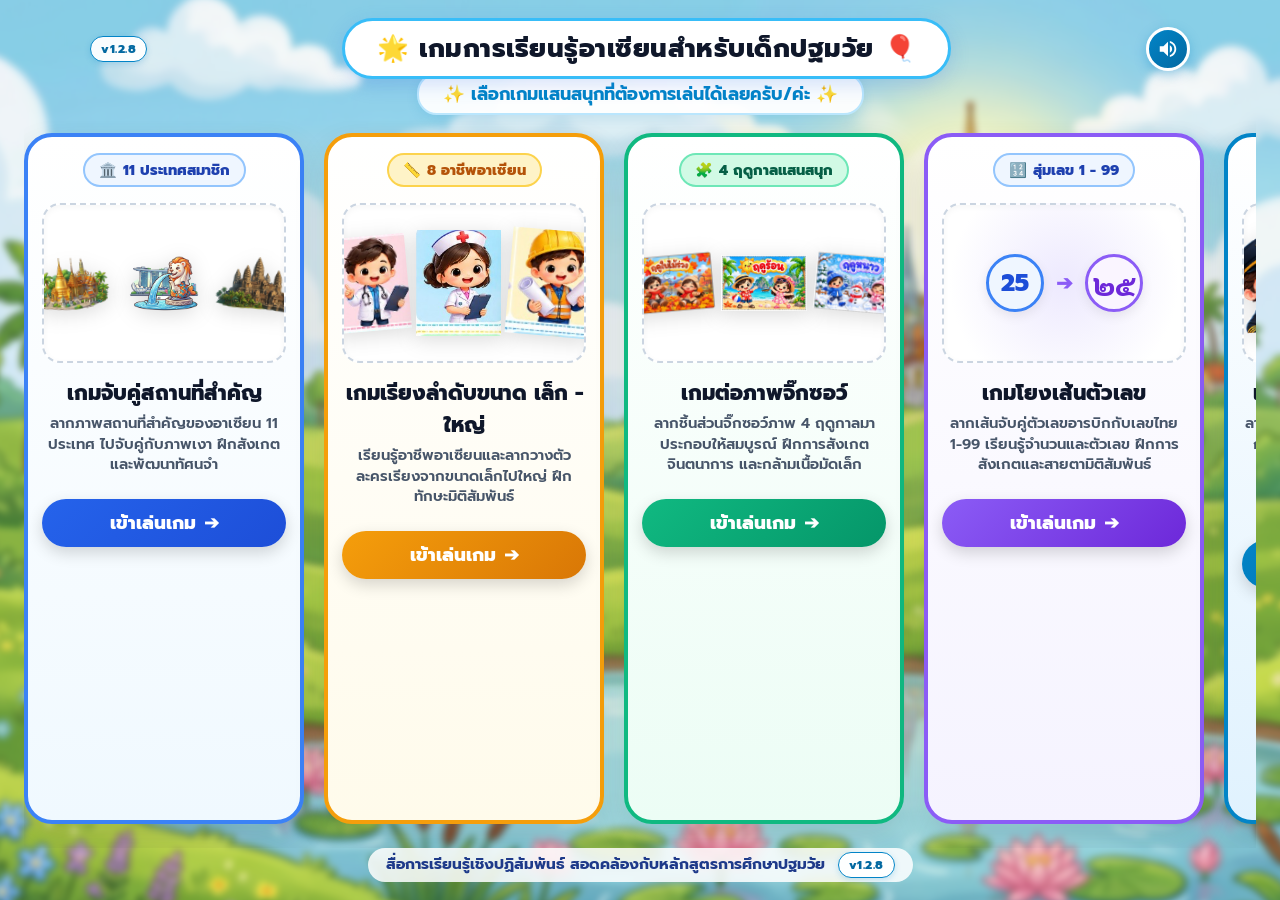
==== index.html @ 7121b5bf "feat(game): add Event Sequencing game (5 stories, 25 cards) with custom frame & background v1.2.8" ====
<!DOCTYPE html>
<html lang="th">
<head>
  <meta charset="UTF-8">
  <meta name="viewport" content="width=device-width, initial-scale=1.0, maximum-scale=1.0, user-scalable=no">
  <meta http-equiv="Cache-Control" content="no-cache, no-store, must-revalidate">
  <meta http-equiv="Pragma" content="no-cache">
  <meta http-equiv="Expires" content="0">
  <title>เกมการเรียนรู้สำหรับเด็กปฐมวัย - อาเซียนศึกษา</title>
  <link rel="stylesheet" href="css/style.css?v=1.2.8">
  <link rel="stylesheet" href="css/menu.css?v=1.2.8">
  <link rel="preconnect" href="https://fonts.googleapis.com">
  <link rel="preconnect" href="https://fonts.gstatic.com" crossorigin>
  <link href="https://fonts.googleapis.com/css2?family=Prompt:wght@400;600;700;800&family=Mitr:wght@500;700&family=Sarabun:wght@600;700;800&display=swap" rel="stylesheet">
</head>
<body>
  <div class="menu-viewport">
    <!-- Blurred Background Landscape Layer -->
    <div class="game-bg-layer" aria-hidden="true"></div>

    <!-- Top Header -->
    <header class="menu-header">
      <!-- Visible Version Pill -->
      <div style="display: flex; align-items: center; justify-content: flex-start; min-width: 55px;">
        <span class="version-tag-pill">v1.2.8</span>
      </div>

      <!-- Title Pill -->
      <div class="menu-title-container">
        <h1 class="menu-title">
          <span>🌟</span>
          <span>เกมการเรียนรู้อาเซียนสำหรับเด็กปฐมวัย</span>
          <span>🎈</span>
        </h1>
      </div>

      <!-- Music / Sound Button -->
      <button class="action-btn" id="audioToggleBtn" title="เปิด/ปิด เสียงดนตรี">
        <svg id="audioIcon" width="22" height="22" viewBox="0 0 24 24" fill="currentColor">
          <path d="M3 9v6h4l5 5V4L7 9H3zm13.5 3c0-1.77-1.02-3.29-2.5-4.03v8.05c1.48-.73 2.5-2.25 2.5-4.02zM14 3.23v2.06c2.89.86 5 3.54 5 6.71s-2.11 5.85-5 6.71v2.06c4.01-.91 7-4.49 7-8.77s-2.99-7.86-7-8.77z"/>
        </svg>
      </button>
    </header>

    <!-- Subtitle instruction -->
    <div class="menu-hero-text">
      <span>✨ เลือกเกมแสนสนุกที่ต้องการเล่นได้เลยครับ/ค่ะ ✨</span>
    </div>

    <!-- Main Grid: 2 Big Engaging Game Portals -->
    <main class="games-hub-grid">

      <!-- Game 1: ASEAN Landmarks Matching -->
      <a href="asean-landmarks.html" class="game-portal-card card-landmarks">
        <div class="portal-badge">
          <span>🏛️</span>
          <span>11 ประเทศสมาชิก</span>
        </div>

        <div class="portal-preview-wrap">
          <img src="assets/images/landmarks/thailand.png" alt="วัดพระแก้ว" class="portal-img-preview" style="transform: rotate(-6deg);">
          <img src="assets/images/landmarks/singapore.png" alt="เมอร์ไลออน" class="portal-img-preview">
          <img src="assets/images/landmarks/cambodia.png" alt="นครวัด" class="portal-img-preview" style="transform: rotate(6deg);">
        </div>

        <div class="portal-content">
          <h2 class="portal-title">เกมจับคู่สถานที่สำคัญ</h2>
          <p class="portal-desc">ลากภาพสถานที่สำคัญของอาเซียน 11 ประเทศ ไปจับคู่กับภาพเงา ฝึกสังเกตและพัฒนาทัศนจำ</p>
        </div>

        <div class="portal-btn-play">
          <span>เข้าเล่นเกม</span>
          <span>➔</span>
        </div>
      </a>

      <!-- Game 2: Size Sorting (8 ASEAN Professions) -->
      <a href="size-sorting.html" class="game-portal-card card-sizes">
        <div class="portal-badge">
          <span>📏</span>
          <span>8 อาชีพอาเซียน</span>
        </div>

        <div class="portal-preview-wrap">
          <img src="assets/images/professions/doctor.png" alt="แพทย์" class="portal-img-preview" style="height: 95px; transform: rotate(-5deg);">
          <img src="assets/images/professions/nurse.png" alt="พยาบาล" class="portal-img-preview" style="height: 120px;">
          <img src="assets/images/professions/engineer.png" alt="วิศวกร" class="portal-img-preview" style="height: 140px; transform: rotate(5deg);">
        </div>

        <div class="portal-content">
          <h2 class="portal-title">เกมเรียงลำดับขนาด เล็ก - ใหญ่</h2>
          <p class="portal-desc">เรียนรู้อาชีพอาเซียนและลากวางตัวละครเรียงจากขนาดเล็กไปใหญ่ ฝึกทักษะมิติสัมพันธ์</p>
        </div>

        <div class="portal-btn-play">
          <span>เข้าเล่นเกม</span>
          <span>➔</span>
        </div>
      </a>

      <!-- Game 3: Jigsaw Puzzle (4 Seasons) -->
      <a href="jigsaw.html" class="game-portal-card card-jigsaw">
        <div class="portal-badge">
          <span>🧩</span>
          <span>4 ฤดูกาลแสนสนุก</span>
        </div>

        <div class="portal-preview-wrap">
          <img src="assets/images/jigsaw/S__66052234.jpg" alt="จิ๊กซอว์ฤดูใบไม้ร่วง" class="portal-img-preview" style="height: 105px; border-radius: 8px; transform: rotate(-5deg);">
          <img src="assets/images/jigsaw/S__66052232.jpg" alt="จิ๊กซอว์ฤดูร้อน" class="portal-img-preview" style="height: 110px; border-radius: 8px;">
          <img src="assets/images/jigsaw/S__66052236.jpg" alt="จิ๊กซอว์ฤดูหนาว" class="portal-img-preview" style="height: 105px; border-radius: 8px; transform: rotate(5deg);">
        </div>

        <div class="portal-content">
          <h2 class="portal-title">เกมต่อภาพจิ๊กซอว์</h2>
          <p class="portal-desc">ลากชิ้นส่วนจิ๊กซอว์ภาพ 4 ฤดูกาลมาประกอบให้สมบูรณ์ ฝึกการสังเกต จินตนาการ และกล้ามเนื้อมัดเล็ก</p>
        </div>

        <div class="portal-btn-play">
          <span>เข้าเล่นเกม</span>
          <span>➔</span>
        </div>
      </a>

      <!-- Game 4: Number Matching (Arabic - Thai 1-99) -->
      <a href="number-matching.html" class="game-portal-card card-numbers">
        <div class="portal-badge">
          <span>🔢</span>
          <span>สุ่มเลข 1 - 99</span>
        </div>

        <div class="portal-preview-wrap number-portal-preview">
          <div class="portal-num-bubble num-arabic">25</div>
          <div class="portal-num-connector">➔</div>
          <div class="portal-num-bubble num-thai">๒๕</div>
        </div>

        <div class="portal-content">
          <h2 class="portal-title">เกมโยงเส้นตัวเลข</h2>
          <p class="portal-desc">ลากเส้นจับคู่ตัวเลขอารบิกกับเลขไทย 1-99 เรียนรู้จำนวนและตัวเลข ฝึกการสังเกตและสายตามิติสัมพันธ์</p>
        </div>

        <div class="portal-btn-play">
          <span>เข้าเล่นเกม</span>
          <span>➔</span>
        </div>
      </a>

      <!-- Game 5: Occupation & Workplace Matching (เกมจับคู่อาชีพและสถานที่ 10 หน้า 40 อาชีพ) -->
      <a href="occupation-matching.html" class="game-portal-card card-occupation">
        <div class="portal-badge">
          <span>🏢</span>
          <span>10 หน้า (40 อาชีพ)</span>
        </div>

        <div class="portal-preview-wrap">
          <img src="assets/images/occupations/char_pilot.png" alt="นักบิน" class="portal-img-preview" style="height: 100px; transform: rotate(-5deg);">
          <img src="assets/images/occupations/place_police.png" alt="สถานีตำรวจ" class="portal-img-preview" style="height: 90px; border-radius: 10px;">
          <img src="assets/images/occupations/char_chef.png" alt="เชฟพ่อครัว" class="portal-img-preview" style="height: 100px; transform: rotate(5deg);">
        </div>

        <div class="portal-content">
          <h2 class="portal-title">เกมจับคู่อาชีพและสถานที่</h2>
          <p class="portal-desc">ลากตัวละครอาชีพแสนน่ารักไปวางจับคู่กับภาพเงาและสถานที่ทำงาน 10 หน้าเต็ม หน้าละ 4 อาชีพ รวม 40 อาชีพ พร้อมเสียงพูดภาษาไทยและเสียงเอฟเฟกต์สดใส</p>
        </div>

        <div class="portal-btn-play">
          <span>เข้าเล่นเกม</span>
          <span>➔</span>
        </div>
      </a>

      <!-- Game 6: Career Jigsaw (เกมต่อภาพจิ๊กซอว์อาชีพ 13 อาชีพ) -->
      <a href="career-jigsaw.html" class="game-portal-card card-career-jigsaw">
        <div class="portal-badge">
          <span>🧩</span>
          <span>13 อาชีพแสนสนุก</span>
        </div>

        <div class="portal-preview-wrap">
          <img src="assets/images/cut_pic/cut_pic01.JPEG" alt="แอร์โฮสเตส" class="portal-img-preview" style="height: 95px; border-radius: 8px; transform: rotate(-5deg);">
          <img src="assets/images/cut_pic/cut_pic02.JPEG" alt="รปภ." class="portal-img-preview" style="height: 100px; border-radius: 8px;">
          <img src="assets/images/cut_pic/cut_pic04.JPEG" alt="รถตุ๊กตุ๊ก" class="portal-img-preview" style="height: 95px; border-radius: 8px; transform: rotate(5deg);">
        </div>

        <div class="portal-content">
          <h2 class="portal-title">เกมต่อภาพจิ๊กซอว์อาชีพ</h2>
          <p class="portal-desc">ต่อชิ้นส่วนภาพอาชีพ 13 ด่านตามรอยเส้นประ ฝึกมิติสัมพันธ์ กล้ามเนื้อมัดเล็ก และการสังเกต พร้อมเสียงพากย์ภาษาไทย</p>
        </div>

        <div class="portal-btn-play">
          <span>เข้าเล่นเกม</span>
          <span>➔</span>
        </div>
      </a>

      <!-- Game 7: Career Size Sorting (เกมเรียงขนาดอาชีพในฝัน: เล็ก >> ใหญ่ & ใหญ่ >> เล็ก 17 อาชีพ) -->
      <a href="career-size-sorting.html" class="game-portal-card card-career-size">
        <div class="portal-badge">
          <span>📏</span>
          <span>17 อาชีพ (2 หน้า)</span>
        </div>

        <div class="portal-preview-wrap">
          <img src="assets/images/SB_cards/postman/size_1.jpg" alt="เล็ก" class="portal-img-preview" style="height: 75px; border-radius: 8px; transform: rotate(-6deg);">
          <img src="assets/images/SB_cards/postman/size_2.jpg" alt="กลาง" class="portal-img-preview" style="height: 95px; border-radius: 8px;">
          <img src="assets/images/SB_cards/postman/size_4.jpg" alt="ใหญ่" class="portal-img-preview" style="height: 115px; border-radius: 8px; transform: rotate(6deg);">
        </div>

        <div class="portal-content">
          <h2 class="portal-title">เกมเรียงขนาดอาชีพในฝัน</h2>
          <p class="portal-desc">เรียนรู้เปรียบเทียบขนาด เล็ก >> ใหญ่ และ ใหญ่ >> เล็ก 17 อาชีพแสนน่ารัก พร้อมเฟรมกระดานภาพวาดและเสียงพากย์สดใส</p>
        </div>

        <div class="portal-btn-play">
          <span>เข้าเล่นเกม</span>
          <span>➔</span>
        </div>
      </a>

      <!-- Game 8: Event Sequencing (เกมเรียงลำดับเหตุการณ์ก่อน - หลัง 5 เรื่อง 25 ชิ้นส่วน) -->
      <a href="event-sequencing.html" class="game-portal-card card-event-sequence">
        <div class="portal-badge">
          <span>⏳</span>
          <span>5 เรื่อง (ก่อน - หลัง)</span>
        </div>

        <div class="portal-preview-wrap">
          <img src="assets/images/before_after_cards/7eleven/card_1.jpg" alt="ก่อน" class="portal-img-preview" style="height: 105px; border-radius: 8px; transform: rotate(-5deg);">
          <img src="assets/images/before_after_cards/teacher/card_3.jpg" alt="กลาง" class="portal-img-preview" style="height: 110px; border-radius: 8px;">
          <img src="assets/images/before_after_cards/student/card_5.jpg" alt="หลัง" class="portal-img-preview" style="height: 105px; border-radius: 8px; transform: rotate(5deg);">
        </div>

        <div class="portal-content">
          <h2 class="portal-title">เกมเรียงลำดับเหตุการณ์</h2>
          <p class="portal-desc">ฝึกการคิดเชิงตรรกะและมิติเวลา เรียงลำดับเหตุการณ์ก่อน - หลัง 5 เรื่องน่ารัก พร้อมกระดานภาพวาดและเสียงพากย์สดใส</p>
        </div>

        <div class="portal-btn-play">
          <span>เข้าเล่นเกม</span>
          <span>➔</span>
        </div>
      </a>

    </main>

    <!-- Footer Credit -->
    <footer class="menu-footer">
      <span>สื่อการเรียนรู้เชิงปฏิสัมพันธ์ สอดคล้องกับหลักสูตรการศึกษาปฐมวัย</span>
      <span class="version-tag-pill" style="margin-left: 8px;">v1.2.8</span>
    </footer>

  </div>

  <!-- ASEAN Countries Info Modal (Opened by clicking ASEAN Logo) -->
  <div class="asean-modal-overlay" id="aseanModalOverlay" aria-hidden="true" role="dialog" aria-modal="true">
    <div class="asean-modal-card">
      <button class="modal-close-btn" id="modalCloseBtn" aria-label="ปิดหน้าต่าง">✕</button>
      
      <div class="asean-modal-header">
        <div class="modal-logo-wrap">
          <img src="assets/icons/asean_logo.png" alt="ตราสัญลักษณ์อาเซียน" class="modal-logo-img">
        </div>
        <div class="modal-header-text">
          <h2 class="modal-title">ประเทศสมาชิกอาเซียน (11 ประเทศ)</h2>
          <p class="modal-subtitle">รายชื่อ ธงชาติ และสถานที่สำคัญของสมาชิกสมาคมประชาชาติแห่งเอเชียตะวันออกเฉียงใต้</p>
        </div>
      </div>

      <!-- 11 Countries Grid -->
      <div class="asean-countries-grid" id="aseanCountriesGrid">
        <!-- Injected via JavaScript from ASEAN_LANDMARKS -->
      </div>

      <div class="asean-modal-footer">
        <button class="btn-close-modal" id="modalFooterCloseBtn">ปิดหน้าต่าง</button>
      </div>
    </div>
  </div>

  <!-- Scripts -->
  <script src="js/audio.js?v=1.2.8"></script>
  <script src="js/landmarks-data.js?v=1.2.8"></script>
  <script>
    // Audio and ASEAN Modal logic for Main Menu
    document.addEventListener('DOMContentLoaded', () => {
      // Horizontal mouse wheel scrolling for games hub grid on desktop
      const hubGrid = document.querySelector('.games-hub-grid');
      if (hubGrid) {
        hubGrid.addEventListener('wheel', (e) => {
          if (Math.abs(e.deltaY) > Math.abs(e.deltaX)) {
            e.preventDefault();
            hubGrid.scrollLeft += e.deltaY;
          }
        }, { passive: false });
      }

      const sound = new SoundManager();
      const audioBtn = document.getElementById('audioToggleBtn');
      const audioIcon = document.getElementById('audioIcon');

      // Start BGM on first interaction
      const startBgmOnce = () => {
        sound.init();
        sound.startBGM();
        audioBtn.classList.add('active');
        window.removeEventListener('pointerdown', startBgmOnce);
      };
      window.addEventListener('pointerdown', startBgmOnce);

      audioBtn.addEventListener('click', () => {
        const isMuted = sound.toggleMute();
        if (isMuted) {
          audioBtn.classList.remove('active');
          audioIcon.innerHTML = `<path d="M16.5 12c0-1.77-1.02-3.29-2.5-4.03v2.21l2.45 2.45c.03-.2.05-.41.05-.63zm2.5 0c0 .94-.2 1.82-.54 2.64l1.51 1.51C20.63 14.91 21 13.5 21 12c0-4.28-2.99-7.86-7-8.77v2.06c2.89.86 5 3.54 5 6.71zM4.27 3L3 4.27 7.73 9H3v6h4l5 5v-6.73l4.25 4.25c-.67.52-1.42.93-2.25 1.18v2.06c1.38-.31 2.63-.95 3.69-1.81L19.73 21 21 19.73l-9-9L4.27 3zM12 4L9.91 6.09 12 8.18V4z"/>`;
        } else {
          audioBtn.classList.add('active');
          audioIcon.innerHTML = `<path d="M3 9v6h4l5 5V4L7 9H3zm13.5 3c0-1.77-1.02-3.29-2.5-4.03v8.05c1.48-.73 2.5-2.25 2.5-4.02zM14 3.23v2.06c2.89.86 5 3.54 5 6.71s-2.11 5.85-5 6.71v2.06c4.01-.91 7-4.49 7-8.77s-2.99-7.86-7-8.77z"/>`;
        }
      });

      // Sound on clicking portal cards
      document.querySelectorAll('.game-portal-card').forEach(card => {
        card.addEventListener('pointerdown', () => sound.playPop());
      });

      // ASEAN Modal
      const modalOverlay = document.getElementById('aseanModalOverlay');
      const emblemBtn = document.getElementById('aseanEmblemBtn');
      const closeBtn = document.getElementById('modalCloseBtn');
      const footerCloseBtn = document.getElementById('modalFooterCloseBtn');
      const grid = document.getElementById('aseanCountriesGrid');

      if (typeof ASEAN_LANDMARKS !== 'undefined' && grid) {
        grid.innerHTML = ASEAN_LANDMARKS.map(item => `
          <div class="country-modal-item">
            <div class="modal-flag-wrap">${item.flagSvg}</div>
            <div class="modal-country-info">
              <div class="modal-country-name">${item.country}</div>
              <div class="modal-country-en">${item.countryEn}</div>
              <div class="modal-landmark-name">${item.landmarkName}</div>
            </div>
          </div>
        `).join('');
      }

      if (emblemBtn) {
        emblemBtn.addEventListener('click', () => {
          sound.playPop();
          modalOverlay.classList.add('active');
        });
      }

      closeBtn.addEventListener('click', () => {
        sound.playPop();
        modalOverlay.classList.remove('active');
      });

      if (footerCloseBtn) {
        footerCloseBtn.addEventListener('click', () => {
          sound.playPop();
          modalOverlay.classList.remove('active');
        });
      }

      modalOverlay.addEventListener('click', (e) => {
        if (e.target === modalOverlay) {
          modalOverlay.classList.remove('active');
        }
      });
    });
  </script>
</body>
</html>
---- css/style.css ----
/* 
 * CSS Styling for ASEAN Landmark Matching Game
 * Tailored for Kindergarten with vibrant colors, rounded friendly shapes, 
 * clear visual hierarchy, and tactile feedback.
 */

@import url('https://fonts.googleapis.com/css2?family=Prompt:wght@400;600;700;800&family=Mitr:wght@500;700&display=swap');

:root {
  --primary-blue: #1e88e5;
  --primary-blue-dark: #1565c0;
  --primary-blue-light: #e3f2fd;
  --accent-gold: #f59e0b;
  --accent-green: #22c55e;
  --card-border: #1e88e5;
  --card-border-width: 3.5px;
  --card-radius: 22px;
  --shadow-soft: 0 8px 24px rgba(15, 23, 42, 0.12);
  --shadow-hover: 0 12px 30px rgba(30, 136, 229, 0.25);
  --font-main: 'Prompt', 'Mitr', 'Sukhumvit Set', 'Thonburi', sans-serif;
}

* {
  box-sizing: border-box;
  margin: 0;
  padding: 0;
  user-select: none;
  -webkit-user-select: none;
  -webkit-touch-callout: none;
  -webkit-user-drag: none;
  -webkit-tap-highlight-color: transparent;
}

html, body {
  width: 100%;
  height: 100%;
  height: 100vh;
  height: 100dvh;
  position: fixed;
  inset: 0;
  overflow: hidden;
  overscroll-behavior: none;
  touch-action: none;
  -webkit-touch-callout: none;
  font-family: var(--font-main);
  background-color: #7dd3fc;
  background-image: url('../assets/images/bg.jpg?v=2');
  background-size: cover;
  background-position: center bottom;
  background-repeat: no-repeat;
}

/* App Main Container with Blurred Background for Prominent Foreground - 100% Fixed Screen */
.game-viewport {
  position: fixed;
  inset: 0;
  width: 100vw;
  height: 100%;
  height: 100vh;
  height: 100dvh;
  max-height: 100dvh;
  display: flex;
  flex-direction: column;
  justify-content: space-between;
  align-items: center;
  padding: clamp(6px, 1.5vh, 12px) clamp(10px, 2vw, 24px);
  overflow: hidden;
  overscroll-behavior: none;
  background-color: transparent;
  box-sizing: border-box;
  touch-action: none;
}

/* Blurred background layer so game question cards pop out prominently */
.game-bg-layer,
.game-viewport::before {
  content: '';
  position: absolute;
  inset: -16px;
  background-image: url('../assets/images/bg.jpg?v=2');
  background-size: cover;
  background-position: center bottom;
  background-repeat: no-repeat;
  filter: blur(3.5px) brightness(0.98);
  transform: scale(1.03);
  z-index: 0;
  pointer-events: none;
}

/* Top Decorative Header */
.game-header {
  width: 100%;
  max-width: 1180px;
  display: flex;
  align-items: center;
  justify-content: space-between;
  z-index: 10;
  margin-bottom: 6px;
}

/* Round / Level Indicator Pill */
.level-badge {
  background: #ffffff;
  border: 3px solid var(--primary-blue);
  border-radius: 30px;
  padding: 6px 18px;
  font-size: 1.15rem;
  font-weight: 700;
  color: #1e3a8a;
  box-shadow: 0 4px 12px rgba(30, 136, 229, 0.2);
  display: flex;
  align-items: center;
  gap: 6px;
  letter-spacing: 0.5px;
}

/* Title Pill Container */
.game-title-container {
  background: #ffffff;
  border: 3.5px solid #60a5fa;
  border-radius: 40px;
  padding: 8px 28px;
  box-shadow: 0 6px 20px rgba(37, 99, 235, 0.18), inset 0 2px 4px #ffffff;
  display: flex;
  align-items: center;
  gap: 10px;
  transform: translateY(-2px);
}

.game-title {
  font-size: 1.45rem;
  font-weight: 800;
  color: #0f172a;
  display: flex;
  align-items: center;
  gap: 8px;
  text-shadow: 0 1px 2px rgba(0, 0, 0, 0.05);
}

.game-title .emoji-icon {
  font-size: 1.6rem;
  filter: drop-shadow(0 2px 4px rgba(0, 0, 0, 0.15));
}

/* Header Right Buttons */
.header-actions {
  display: flex;
  align-items: center;
  gap: 12px;
}

/* ASEAN Circular Emblem (Authentic Logo) */
.asean-emblem {
  width: 56px;
  height: 56px;
  border-radius: 50%;
  display: flex;
  align-items: center;
  justify-content: center;
  transition: transform 0.25s cubic-bezier(0.34, 1.56, 0.64, 1);
  cursor: pointer;
  background: transparent;
  filter: drop-shadow(0 4px 10px rgba(0, 51, 153, 0.35));
}

.asean-emblem:hover {
  transform: scale(1.12) rotate(4deg);
}

.asean-logo-img {
  width: 100%;
  height: 100%;
  object-fit: contain;
  display: block;
}

.asean-emblem svg {
  width: 100%;
  height: 100%;
}

/* Audio, Home, Refresh & Common Action Buttons (Unified Project-wide) */
.action-btn {
  width: 44px;
  height: 44px;
  min-width: 44px;
  min-height: 44px;
  border-radius: 50%;
  border: 3px solid #ffffff;
  background: linear-gradient(135deg, #0284c7, #0369a1);
  color: #ffffff;
  display: inline-flex;
  align-items: center;
  justify-content: center;
  box-shadow: 0 4px 12px rgba(2, 132, 199, 0.35);
  cursor: pointer;
  outline: none;
  transition: all 0.2s cubic-bezier(0.34, 1.56, 0.64, 1);
  text-decoration: none;
  flex-shrink: 0;
  box-sizing: border-box;
  touch-action: manipulation;
  -webkit-tap-highlight-color: transparent;
}

.action-btn:hover {
  transform: scale(1.12);
  box-shadow: 0 6px 16px rgba(2, 132, 199, 0.45);
}

.action-btn:active {
  transform: scale(0.92);
}

.action-btn.active {
  background: linear-gradient(135deg, #0284c7, #0369a1);
  color: #ffffff;
  border-color: #ffffff;
}

.action-btn svg {
  display: block;
  fill: currentColor;
  pointer-events: none;
}

/* Version Indicator Pill (Project-wide +1 Tracking) */
.version-tag-pill {
  display: inline-flex;
  align-items: center;
  justify-content: center;
  padding: 2px 8px;
  background: rgba(255, 255, 255, 0.95);
  border: 1.5px solid #0284c7;
  border-radius: 999px;
  font-size: 0.72rem;
  font-weight: 800;
  color: #0369a1;
  box-shadow: 0 2px 6px rgba(2, 132, 199, 0.18);
  white-space: nowrap;
  letter-spacing: 0.4px;
  pointer-events: none;
  user-select: none;
  flex-shrink: 0;
}

/* Main Playing Board: 3-column layout matching the mockup */
.game-board {
  flex: 1;
  width: 100%;
  max-width: 1240px;
  display: grid;
  grid-template-columns: minmax(360px, 490px) 140px minmax(360px, 490px);
  gap: 18px;
  align-items: center;
  justify-content: center;
  padding: 8px 0;
  z-index: 5;
  touch-action: none;
}

/* Columns for 3 cards */
.cards-column {
  display: flex;
  flex-direction: column;
  gap: 16px;
  height: 100%;
  justify-content: space-evenly;
}

/* Center Guide Container */
.center-guide-column {
  display: flex;
  flex-direction: column;
  align-items: center;
  justify-content: center;
}

.guide-pill {
  background: rgba(255, 255, 255, 0.92);
  border: 2.5px dashed #0284c7;
  border-radius: 20px;
  padding: 18px 12px;
  text-align: center;
  box-shadow: 0 8px 20px rgba(2, 132, 199, 0.15);
  backdrop-filter: blur(4px);
  display: flex;
  flex-direction: column;
  align-items: center;
  gap: 8px;
  animation: floatGuide 3.5s ease-in-out infinite alternate;
}

@keyframes floatGuide {
  0% { transform: translateY(0); }
  100% { transform: translateY(-5px); }
}

.guide-text-top, .guide-text-bottom {
  font-size: 0.95rem;
  font-weight: 700;
  color: #0f172a;
  line-height: 1.25;
}

.guide-arrow {
  font-size: 1.6rem;
  color: #0284c7;
  animation: arrowPulse 1.4s ease-in-out infinite;
  display: inline-block;
}

@keyframes arrowPulse {
  0%, 100% { transform: translateX(0); opacity: 0.85; }
  50% { transform: translateX(6px); opacity: 1; }
}

/* Generic Card Styles */
.game-card {
  position: relative;
  height: clamp(74px, 16.5vh, 134px);
  background: #ffffff;
  border: var(--card-border-width) solid var(--card-border);
  border-radius: var(--card-radius);
  box-shadow: var(--shadow-soft);
  display: flex;
  align-items: center;
  overflow: hidden;
  transition: transform 0.22s cubic-bezier(0.34, 1.56, 0.64, 1), box-shadow 0.22s ease, border-color 0.22s ease;
  touch-action: none;
  -webkit-touch-callout: none;
  -webkit-user-drag: none;
  user-select: none;
  -webkit-user-select: none;
}

/* Left Cards (Draggable Clue Cards) */
.clue-card {
  cursor: grab;
  cursor: -webkit-grab;
  padding: 6px 12px 6px 6px;
  gap: 12px;
  touch-action: none;
  -webkit-touch-callout: none;
  -webkit-user-drag: none;
}

.clue-card:hover {
  transform: translateY(-3px) scale(1.015);
  box-shadow: var(--shadow-hover);
}

.clue-card:active {
  cursor: grabbing;
  cursor: -webkit-grabbing;
}

/* Number Badges (1 = Red, 2 = Lime Green, 3 = Sky Blue) */
.card-number-badge {
  position: absolute;
  top: 8px;
  left: 8px;
  width: 38px;
  height: 38px;
  border-radius: 50%;
  border: 2.5px solid #000000;
  color: #ffffff;
  font-size: 1.35rem;
  font-weight: 800;
  display: flex;
  align-items: center;
  justify-content: center;
  z-index: 10;
  box-shadow: 0 3px 8px rgba(0, 0, 0, 0.3);
}

.badge-1 {
  background: #ef4444;
}

.badge-2 {
  background: #22c55e;
}

.badge-3 {
  background: #06b6d4;
}

/* Card Visual Sections */
.clue-visual {
  flex: 1.4;
  height: 100%;
  border-radius: 16px;
  overflow: hidden;
  background: linear-gradient(180deg, #bae6fd 0%, #e0f2fe 55%, #f0fdf4 100%);
  display: flex;
  align-items: center;
  justify-content: center;
  border: 1.5px solid #93c5fd;
  position: relative;
  padding: 4px;
}

.landmark-photo-wrapper {
  width: 100%;
  height: 100%;
  display: flex;
  align-items: center;
  justify-content: center;
}

.landmark-realistic-img {
  width: 100%;
  height: 100%;
  max-height: 128px;
  object-fit: contain;
  filter: drop-shadow(0 4px 10px rgba(15, 23, 42, 0.15));
  transition: transform 0.25s ease;
  pointer-events: none;
}

.clue-card:hover .landmark-realistic-img {
  transform: scale(1.04);
}

.clue-info {
  flex: 0.95;
  display: flex;
  flex-direction: column;
  align-items: center;
  justify-content: center;
  text-align: center;
  gap: 6px;
  padding-right: 4px;
}

.country-flag-box {
  width: 76px;
  height: 48px;
  border-radius: 8px;
  overflow: hidden;
  box-shadow: 0 3px 8px rgba(0, 0, 0, 0.18);
  border: 1.5px solid #e2e8f0;
  background: #ffffff;
}

.country-flag-box svg {
  width: 100%;
  height: 100%;
  display: block;
}

.country-name-th {
  font-size: 1.25rem;
  font-weight: 800;
  color: #0f172a;
  letter-spacing: 0.2px;
}

.landmark-name-th {
  font-size: 0.76rem;
  font-weight: 600;
  color: #475569;
  line-height: 1.1;
  max-width: 140px;
  display: none; /* Can reveal on match or responsive */
}

/* Matched Clue Card State */
.clue-card.is-matched {
  opacity: 0.65;
  cursor: default;
  pointer-events: none;
  border-color: #86efac;
  filter: grayscale(15%);
}

.clue-card.is-matched::after {
  content: '✓ เรียบร้อย';
  position: absolute;
  top: 10px;
  right: 12px;
  background: #22c55e;
  color: #ffffff;
  font-size: 0.85rem;
  font-weight: 700;
  padding: 3px 10px;
  border-radius: 20px;
  box-shadow: 0 2px 6px rgba(34, 197, 94, 0.4);
}

/* Selected state for tap-to-match */
.clue-card.is-selected {
  transform: translateY(-4px) scale(1.03);
  border-color: #f59e0b;
  box-shadow: 0 0 0 4px #fde68a, 0 12px 28px rgba(245, 158, 11, 0.35);
  animation: cardWiggle 0.6s ease-in-out infinite alternate;
}

@keyframes cardWiggle {
  0% { transform: translateY(-4px) scale(1.03) rotate(-0.8deg); }
  100% { transform: translateY(-4px) scale(1.03) rotate(0.8deg); }
}

/* Right Cards (Silhouette / Shadow Target Cards) */
.silhouette-card {
  padding: 8px 12px;
  justify-content: center;
  position: relative;
  background: #ffffff;
  touch-action: none;
  -webkit-touch-callout: none;
  -webkit-user-drag: none;
  cursor: pointer;
}

.silhouette-card .silhouette-inner {
  width: 100%;
  height: 100%;
  display: flex;
  align-items: center;
  justify-content: center;
  transition: all 0.35s ease;
  padding: 4px;
}

.silhouette-card .silhouette-inner svg,
.landmark-silhouette-img {
  width: 100%;
  height: 100%;
  max-height: 126px;
  object-fit: contain;
  filter: drop-shadow(0 3px 6px rgba(15, 23, 42, 0.2));
  transition: transform 0.25s ease;
  pointer-events: none;
}

.silhouette-card.drag-hover .landmark-silhouette-img {
  transform: scale(1.06);
}

/* Pure silhouette uniform dark charcoal styling */
.landmark-silhouette-svg .silhouette-shapes [fill="none"] {
  fill: none !important;
  stroke: #475569 !important;
}

.landmark-silhouette-svg .silhouette-shapes line {
  stroke: #475569 !important;
}

.landmark-silhouette-svg .silhouette-shapes *:not([fill="none"]):not(line) {
  fill: #475569 !important;
  stroke: #475569 !important;
}

/* Hover over silhouette card during drag */
.silhouette-card.drag-hover {
  transform: scale(1.04);
  border-color: #3b82f6;
  box-shadow: 0 0 0 5px #93c5fd, 0 14px 32px rgba(59, 130, 246, 0.35);
}

/* Matched Silhouette Card: Transforms to Full Vibrant Color! */
.silhouette-card.is-matched {
  border-color: #22c55e;
  border-width: 4px;
  box-shadow: 0 0 0 4px #bbf7d0, 0 8px 24px rgba(34, 197, 94, 0.25);
  padding: 6px 12px 6px 6px;
  gap: 12px;
}

.silhouette-card.is-matched .silhouette-inner {
  display: none;
}

.silhouette-card.is-matched .matched-content {
  display: flex;
  width: 100%;
  height: 100%;
  align-items: center;
  gap: 12px;
  animation: revealPop 0.5s cubic-bezier(0.34, 1.56, 0.64, 1) forwards;
}

@keyframes revealPop {
  0% { transform: scale(0.8); opacity: 0; }
  60% { transform: scale(1.06); }
  100% { transform: scale(1); opacity: 1; }
}

/* Sparkle Star Burst Effect */
.sparkle-particle {
  position: absolute;
  pointer-events: none;
  font-size: 1.8rem;
  z-index: 100;
  animation: flySparkle 0.75s ease-out forwards;
}

@keyframes flySparkle {
  0% {
    transform: translate(0, 0) scale(0.3) rotate(0deg);
    opacity: 1;
  }
  100% {
    transform: translate(var(--dx), var(--dy)) scale(1.4) rotate(180deg);
    opacity: 0;
  }
}

/* Floating Drag Ghost (Follows finger/mouse smoothly) */
.drag-ghost {
  position: fixed;
  pointer-events: none;
  z-index: 9999;
  width: 280px;
  height: 110px;
  background: #ffffff;
  border: 3.5px solid var(--primary-blue);
  border-radius: var(--card-radius);
  box-shadow: 0 16px 40px rgba(0, 0, 0, 0.28);
  display: flex;
  align-items: center;
  padding: 6px 12px;
  gap: 10px;
  transform: translate(-50%, -50%) rotate(4deg) scale(1.06);
  opacity: 0.95;
  transition: transform 0.08s ease-out;
}

/* Celebration Modal (เก่งมาก! และเปลี่ยนเป็นเกมส์หน้าถัดไป) */
.celebration-overlay {
  position: fixed;
  inset: 0;
  background: rgba(15, 23, 42, 0.6);
  backdrop-filter: blur(6px);
  display: flex;
  align-items: center;
  justify-content: center;
  z-index: 5000;
  opacity: 0;
  visibility: hidden;
  transition: opacity 0.35s ease, visibility 0.35s ease;
}

.celebration-overlay.active {
  opacity: 1;
  visibility: visible;
}

.celebration-card {
  width: 90%;
  max-width: 520px;
  background: #ffffff;
  border-radius: 36px;
  border: 5px solid #60a5fa;
  box-shadow: 0 25px 60px rgba(0, 0, 0, 0.3);
  padding: 32px 28px;
  text-align: center;
  display: flex;
  flex-direction: column;
  align-items: center;
  gap: 16px;
  transform: scale(0.7) translateY(40px);
  transition: transform 0.45s cubic-bezier(0.34, 1.56, 0.64, 1);
  position: relative;
  overflow: hidden;
}

.celebration-overlay.active .celebration-card {
  transform: scale(1) translateY(0);
}

/* Confetti Canvas */
#confetti-canvas {
  position: fixed;
  top: 0;
  left: 0;
  width: 100%;
  height: 100%;
  pointer-events: none;
  z-index: 5010;
}

.stars-row {
  display: flex;
  justify-content: center;
  gap: 16px;
  margin-top: -6px;
}

.star-pop {
  font-size: 3.2rem;
  color: #fbbf24;
  filter: drop-shadow(0 4px 10px rgba(251, 191, 36, 0.6));
  animation: starBounce 0.6s cubic-bezier(0.34, 1.56, 0.64, 1) both;
}

.star-pop:nth-child(1) { animation-delay: 0.15s; }
.star-pop:nth-child(2) { animation-delay: 0.3s; font-size: 3.8rem; transform: translateY(-8px); }
.star-pop:nth-child(3) { animation-delay: 0.45s; }

@keyframes starBounce {
  0% { transform: scale(0) rotate(-45deg); opacity: 0; }
  70% { transform: scale(1.25) rotate(15deg); }
  100% { transform: scale(1) rotate(0deg); opacity: 1; }
}

.celebration-title {
  font-size: 2.1rem;
  font-weight: 800;
  color: #0f172a;
  letter-spacing: -0.5px;
}

.celebration-subtitle {
  font-size: 1.15rem;
  font-weight: 600;
  color: #475569;
  line-height: 1.4;
}

/* Round Countries Mini Badges */
.matched-summary-list {
  display: flex;
  gap: 10px;
  justify-content: center;
  flex-wrap: wrap;
  margin: 4px 0 8px 0;
}

.matched-summary-chip {
  background: #f0fdf4;
  border: 2px solid #86efac;
  border-radius: 20px;
  padding: 6px 14px;
  display: flex;
  align-items: center;
  gap: 6px;
  font-size: 0.95rem;
  font-weight: 700;
  color: #166534;
}

/* Next Level Action Button */
.btn-next-level {
  background: linear-gradient(135deg, #22c55e, #16a34a);
  color: #ffffff;
  border: none;
  border-radius: 40px;
  padding: 14px 40px;
  font-size: 1.35rem;
  font-weight: 800;
  font-family: var(--font-main);
  box-shadow: 0 8px 24px rgba(34, 197, 94, 0.45);
  cursor: pointer;
  display: flex;
  align-items: center;
  gap: 10px;
  transition: all 0.22s cubic-bezier(0.34, 1.56, 0.64, 1);
  outline: none;
}

.btn-next-level:hover {
  transform: scale(1.07);
  box-shadow: 0 12px 30px rgba(34, 197, 94, 0.6);
}

.btn-next-level:active {
  transform: scale(0.95);
}

.auto-countdown-text {
  font-size: 0.88rem;
  color: #64748b;
  font-weight: 600;
}

/* Responsive adjustments for iPad, Tablets & Mobile */
@media (max-width: 1024px) {
  .game-board {
    grid-template-columns: minmax(300px, 420px) 110px minmax(300px, 420px);
    gap: 12px;
  }
  .game-card {
    height: 124px;
  }
  .country-name-th {
    font-size: 1.1rem;
  }
  .country-flag-box {
    width: 65px;
    height: 42px;
  }
}

@media (max-width: 820px) {
  .game-viewport {
    padding: 8px 12px;
  }
  .game-header {
    margin-bottom: 2px;
  }
  .game-title {
    font-size: 1.15rem;
  }
  .game-board {
    grid-template-columns: 1fr 80px 1fr;
    gap: 8px;
  }
  .game-card {
    height: 112px;
    border-radius: 16px;
  }
  .card-number-badge {
    width: 32px;
    height: 32px;
    font-size: 1.1rem;
  }
  .guide-pill {
    padding: 10px 6px;
  }
  .guide-text-top, .guide-text-bottom {
    font-size: 0.78rem;
  }
}

@media (max-height: 600px) {
  .game-viewport {
    padding: 4px 12px;
  }
  .game-card {
    height: 100px;
  }
  .game-board {
    gap: 6px;
  }
}

/* ============================================================
   ASEAN Countries Info Modal (30% Transparent Glassmorphism)
   ============================================================ */

.asean-modal-overlay {
  position: fixed;
  inset: 0;
  background: rgba(15, 23, 42, 0.30); /* 30% darkness transparent overlay */
  backdrop-filter: blur(6px);
  -webkit-backdrop-filter: blur(6px);
  display: flex;
  align-items: center;
  justify-content: center;
  z-index: 6000;
  opacity: 0;
  visibility: hidden;
  transition: opacity 0.3s ease, visibility 0.3s ease;
  padding: 16px;
}

.asean-modal-overlay.active {
  opacity: 1;
  visibility: visible;
}

/* Modal Card with 30% Transparency (70% Opacity) + Frosted Glass */
.asean-modal-card {
  width: 95%;
  max-width: 920px;
  max-height: 90vh;
  background: rgba(255, 255, 255, 0.70); /* 30% transparent glass */
  backdrop-filter: blur(20px) saturate(180%);
  -webkit-backdrop-filter: blur(20px) saturate(180%);
  border: 3.5px solid rgba(255, 255, 255, 0.85);
  border-radius: 32px;
  box-shadow: 0 25px 60px rgba(0, 51, 153, 0.22), 0 0 0 1px rgba(96, 165, 250, 0.25);
  padding: 24px 30px;
  display: flex;
  flex-direction: column;
  gap: 14px;
  position: relative;
  overflow: hidden;
  transform: scale(0.92) translateY(24px);
  transition: transform 0.35s cubic-bezier(0.34, 1.56, 0.64, 1);
}

.asean-modal-overlay.active .asean-modal-card {
  transform: scale(1) translateY(0);
}

/* Modal Close Button (Top-Right) */
.modal-close-btn {
  position: absolute;
  top: 18px;
  right: 20px;
  width: 38px;
  height: 38px;
  border-radius: 50%;
  border: 2px solid #cbd5e1;
  background: rgba(255, 255, 255, 0.85);
  color: #475569;
  font-size: 1.15rem;
  font-weight: 800;
  cursor: pointer;
  display: flex;
  align-items: center;
  justify-content: center;
  transition: all 0.2s ease;
  outline: none;
  z-index: 10;
}

.modal-close-btn:hover {
  background: #ef4444;
  color: #ffffff;
  border-color: #ef4444;
  transform: scale(1.1) rotate(90deg);
}

/* Modal Header */
.asean-modal-header {
  display: flex;
  align-items: center;
  gap: 16px;
  padding-right: 40px;
}

.modal-logo-wrap {
  width: 58px;
  height: 58px;
  flex-shrink: 0;
  filter: drop-shadow(0 4px 8px rgba(0, 51, 153, 0.25));
}

.modal-logo-img {
  width: 100%;
  height: 100%;
  object-fit: contain;
}

.modal-header-text {
  display: flex;
  flex-direction: column;
  gap: 2px;
}

.modal-title {
  font-size: 1.45rem;
  font-weight: 800;
  color: #0f172a;
  letter-spacing: -0.3px;
}

.modal-subtitle {
  font-size: 0.92rem;
  font-weight: 600;
  color: #334155;
}

/* 11 Countries Grid */
.asean-countries-grid {
  display: grid;
  grid-template-columns: repeat(auto-fill, minmax(240px, 1fr));
  gap: 12px;
  overflow-y: auto;
  max-height: 52vh;
  padding: 6px 4px 10px 4px;
}

/* Custom Scrollbar */
.asean-countries-grid::-webkit-scrollbar {
  width: 7px;
}

.asean-countries-grid::-webkit-scrollbar-track {
  background: rgba(226, 232, 240, 0.5);
  border-radius: 10px;
}

.asean-countries-grid::-webkit-scrollbar-thumb {
  background: #93c5fd;
  border-radius: 10px;
}

.asean-countries-grid::-webkit-scrollbar-thumb:hover {
  background: #3b82f6;
}

/* Individual Country Item Card */
.country-info-card {
  background: rgba(255, 255, 255, 0.85);
  border: 2px solid #bfdbfe;
  border-radius: 18px;
  padding: 10px 14px;
  display: flex;
  align-items: center;
  gap: 12px;
  box-shadow: 0 4px 12px rgba(30, 58, 138, 0.08);
  transition: all 0.22s cubic-bezier(0.34, 1.56, 0.64, 1);
  position: relative;
}

.country-info-card:hover {
  transform: translateY(-2px) scale(1.02);
  background: #ffffff;
  border-color: #3b82f6;
  box-shadow: 0 8px 20px rgba(37, 99, 235, 0.18);
}

.country-card-num {
  position: absolute;
  top: -6px;
  left: -6px;
  width: 22px;
  height: 22px;
  border-radius: 50%;
  background: #1e88e5;
  color: #ffffff;
  font-size: 0.72rem;
  font-weight: 800;
  display: flex;
  align-items: center;
  justify-content: center;
  border: 1.5px solid #ffffff;
  box-shadow: 0 2px 4px rgba(0,0,0,0.2);
}

.country-card-flag {
  width: 58px;
  height: 38px;
  border-radius: 6px;
  overflow: hidden;
  box-shadow: 0 2px 6px rgba(0, 0, 0, 0.15);
  border: 1px solid #cbd5e1;
  flex-shrink: 0;
  background: #ffffff;
}

.country-card-flag svg {
  width: 100%;
  height: 100%;
  display: block;
}

.country-card-text {
  display: flex;
  flex-direction: column;
  gap: 2px;
  min-width: 0;
}

.country-card-name-th {
  font-size: 1.12rem;
  font-weight: 800;
  color: #0f172a;
  line-height: 1.2;
}

.country-card-name-en {
  font-size: 0.78rem;
  font-weight: 600;
  color: #64748b;
  line-height: 1.1;
}

.country-card-landmark {
  font-size: 0.75rem;
  font-weight: 600;
  color: #0284c7;
  white-space: nowrap;
  overflow: hidden;
  text-overflow: ellipsis;
  margin-top: 1px;
}

/* Modal Footer */
.asean-modal-footer {
  display: flex;
  justify-content: center;
  padding-top: 4px;
}

.btn-close-modal {
  background: linear-gradient(135deg, #0284c7, #0369a1);
  color: #ffffff;
  border: none;
  border-radius: 30px;
  padding: 10px 36px;
  font-size: 1.05rem;
  font-weight: 700;
  font-family: var(--font-main);
  box-shadow: 0 6px 16px rgba(2, 132, 199, 0.35);
  cursor: pointer;
  outline: none;
  transition: all 0.2s cubic-bezier(0.34, 1.56, 0.64, 1);
}

.btn-close-modal:hover {
  transform: scale(1.06);
  box-shadow: 0 8px 22px rgba(2, 132, 199, 0.5);
}

.btn-close-modal:active {
  transform: scale(0.95);
}
---- css/menu.css ----
/* 
 * Main Menu / Hub Styles (หน้าเมนูหลัก เกมการเรียนรู้ปฐมวัย)
 */

html, body {
  width: 100%;
  min-height: 100%;
  min-height: 100vh;
  min-height: 100dvh;
  height: auto;
  overflow-x: hidden;
  overflow-y: auto;
  -webkit-overflow-scrolling: touch;
}

.menu-viewport {
  position: relative;
  width: 100%;
  max-width: 100vw;
  min-height: 100vh;
  min-height: 100dvh;
  height: auto;
  display: flex;
  flex-direction: column;
  justify-content: space-between;
  align-items: center;
  padding: clamp(10px, 2vh, 20px) clamp(12px, 2.5vw, 24px);
  overflow-x: hidden;
  overflow-y: visible;
  background-color: transparent;
  box-sizing: border-box;
}

/* Header */
.menu-header {
  width: 100%;
  max-width: 1100px;
  display: flex;
  align-items: center;
  justify-content: space-between;
  z-index: 10;
}

.menu-title-container {
  background: #ffffff;
  border: 3.5px solid #38bdf8;
  border-radius: 40px;
  padding: 8px 32px;
  box-shadow: 0 6px 20px rgba(37, 99, 235, 0.18), inset 0 2px 4px #ffffff;
  display: flex;
  align-items: center;
  gap: 12px;
}

.menu-title {
  font-size: 1.6rem;
  font-weight: 800;
  color: #0f172a;
  display: flex;
  align-items: center;
  gap: 10px;
  letter-spacing: 0.5px;
}

/* Subtitle under title */
.menu-hero-text {
  background: rgba(255, 255, 255, 0.95);
  border: 2px solid #bae6fd;
  border-radius: 20px;
  padding: 6px 24px;
  font-size: 1.1rem;
  font-weight: 700;
  color: #0284c7;
  box-shadow: 0 4px 12px rgba(2, 132, 199, 0.12);
  margin-top: -6px;
  margin-bottom: 6px;
  z-index: 5;
}

/* Menu Hub Cards Container: Horizontal Scroll to allow unlimited games without squeezing */
.games-hub-grid {
  flex: 1;
  width: 100%;
  max-width: 100%;
  display: flex;
  flex-direction: row;
  justify-content: flex-start;
  align-items: stretch;
  gap: 20px;
  z-index: 5;
  padding: 12px 20px 24px;
  box-sizing: border-box;
  overflow-x: auto;
  overflow-y: hidden;
  scroll-behavior: smooth;
  -webkit-overflow-scrolling: touch;
  scroll-snap-type: x proximity;
  scrollbar-width: thin;
  scrollbar-color: #38bdf8 rgba(224, 242, 254, 0.6);
}

.games-hub-grid::-webkit-scrollbar {
  height: 12px;
}

.games-hub-grid::-webkit-scrollbar-track {
  background: rgba(224, 242, 254, 0.6);
  border-radius: 12px;
  margin: 0 24px;
}

.games-hub-grid::-webkit-scrollbar-thumb {
  background: linear-gradient(90deg, #38bdf8, #0284c7);
  border-radius: 12px;
  border: 2px solid #ffffff;
}

.games-hub-grid::-webkit-scrollbar-thumb:hover {
  background: linear-gradient(90deg, #0284c7, #0369a1);
}

/* Individual Game Card Portal */
.game-portal-card {
  position: relative;
  flex: 0 0 280px;
  width: 280px;
  min-width: 280px;
  scroll-snap-align: start;
  background: #ffffff;
  border: 4px solid #38bdf8;
  border-radius: 28px;
  box-shadow: 0 14px 32px rgba(15, 23, 42, 0.12);
  padding: 16px 14px 18px;
  display: flex;
  flex-direction: column;
  align-items: center;
  text-align: center;
  text-decoration: none;
  color: inherit;
  transition: all 0.3s cubic-bezier(0.34, 1.56, 0.64, 1);
  gap: 8px;
  box-sizing: border-box;
}

.game-portal-card.card-landmarks {
  border-color: #3b82f6;
  background: linear-gradient(180deg, #ffffff 0%, #f0f9ff 100%);
}

.game-portal-card.card-sizes {
  border-color: #f59e0b;
  background: linear-gradient(180deg, #ffffff 0%, #fffbeb 100%);
}

.game-portal-card.card-jigsaw {
  border-color: #10b981;
  background: linear-gradient(180deg, #ffffff 0%, #ecfdf5 100%);
}

.game-portal-card.card-numbers {
  border-color: #8b5cf6;
  background: linear-gradient(180deg, #ffffff 0%, #f5f3ff 100%);
}

.game-portal-card.card-occupation {
  border-color: #0284c7;
  background: linear-gradient(180deg, #ffffff 0%, #e0f2fe 100%);
}

.game-portal-card.card-career-jigsaw {
  border-color: #ec4899;
  background: linear-gradient(180deg, #ffffff 0%, #fdf2f8 100%);
}

.game-portal-card.card-career-size {
  border-color: #f43f5e;
  background: linear-gradient(180deg, #ffffff 0%, #fff1f2 100%);
}

.game-portal-card.card-event-sequence {
  border-color: #06b6d4;
  background: linear-gradient(180deg, #ffffff 0%, #ecfeff 100%);
}

.game-portal-card.card-event-sequence:hover {
  border-color: #0891b2;
}

.game-portal-card:hover {
  transform: translateY(-8px) scale(1.02);
  box-shadow: 0 24px 48px rgba(37, 99, 235, 0.22);
}

.game-portal-card.card-landmarks:hover {
  border-color: #1d4ed8;
}

.game-portal-card.card-sizes:hover {
  border-color: #d97706;
}

.game-portal-card.card-jigsaw:hover {
  border-color: #059669;
}

.game-portal-card.card-numbers:hover {
  border-color: #6d28d9;
}

.game-portal-card.card-sizes:hover {
  border-color: #d97706;
}

.game-portal-card.card-jigsaw:hover {
  border-color: #059669;
}

/* Badge on top of card */
.portal-badge {
  background: #eff6ff;
  border: 2px solid #93c5fd;
  border-radius: 20px;
  padding: 4px 14px;
  font-size: 0.9rem;
  font-weight: 800;
  color: #1e40af;
  display: inline-flex;
  align-items: center;
  gap: 6px;
  margin-bottom: 8px;
}

.card-sizes .portal-badge {
  background: #fef3c7;
  border-color: #fcd34d;
  color: #b45309;
}

.card-jigsaw .portal-badge {
  background: #d1fae5;
  border-color: #6ee7b7;
  color: #065f46;
}

/* Preview Graphic Container */
.portal-preview-wrap {
  width: 100%;
  height: 160px;
  background: #ffffff;
  border-radius: 18px;
  border: 2.5px dashed #cbd5e1;
  display: flex;
  align-items: center;
  justify-content: center;
  gap: 8px;
  padding: 8px;
  box-shadow: inset 0 2px 6px rgba(0, 0, 0, 0.04);
  position: relative;
  overflow: hidden;
}

.portal-img-preview {
  height: 105px;
  max-width: 38%;
  object-fit: contain;
  filter: drop-shadow(0 4px 10px rgba(0, 0, 0, 0.14));
  transition: transform 0.3s cubic-bezier(0.34, 1.56, 0.64, 1);
}

.game-portal-card:hover .portal-img-preview {
  transform: scale(1.08) rotate(2deg);
}

/* Title & Description */
.portal-content {
  margin: 6px 0 10px 0;
}

.portal-title {
  font-size: 1.3rem;
  font-weight: 800;
  color: #0f172a;
  margin-bottom: 4px;
}

.portal-desc {
  font-size: 0.92rem;
  color: #475569;
  line-height: 1.4;
  font-weight: 600;
}

/* Big Action Play Button */
.portal-btn-play {
  width: 100%;
  max-width: 260px;
  padding: 10px 20px;
  border-radius: 30px;
  font-size: 1.15rem;
  font-weight: 800;
  color: #ffffff;
  display: flex;
  align-items: center;
  justify-content: center;
  gap: 8px;
  box-shadow: 0 6px 16px rgba(0, 0, 0, 0.16);
  transition: all 0.2s cubic-bezier(0.34, 1.56, 0.64, 1);
  border: none;
  cursor: pointer;
  margin-top: 6px;
}

.card-landmarks .portal-btn-play {
  background: linear-gradient(135deg, #2563eb, #1d4ed8);
}

.card-sizes .portal-btn-play {
  background: linear-gradient(135deg, #f59e0b, #d97706);
}

.card-jigsaw .portal-btn-play {
  background: linear-gradient(135deg, #10b981, #059669);
}

.card-numbers .portal-btn-play {
  background: linear-gradient(135deg, #8b5cf6, #6d28d9);
}

.card-occupation .portal-btn-play {
  background: linear-gradient(135deg, #0284c7, #0369a1);
}

.card-career-jigsaw .portal-btn-play {
  background: linear-gradient(135deg, #ec4899, #db2777);
}

.card-career-size .portal-btn-play {
  background: linear-gradient(135deg, #f43f5e, #e11d48);
}

.card-career-size .portal-badge {
  background: #ffe4e6;
  border-color: #fecdd3;
  color: #be123c;
}


.game-portal-card:hover .portal-btn-play {
  transform: scale(1.05);
}

/* Number game portal preview bubbles */
.number-portal-preview {
  display: flex;
  align-items: center;
  justify-content: center;
  gap: 12px;
  background: radial-gradient(circle at center, #ede9fe 0%, #ffffff 80%);
}

.portal-num-bubble {
  width: 58px;
  height: 58px;
  border-radius: 50%;
  display: flex;
  align-items: center;
  justify-content: center;
  font-size: 1.5rem;
  font-weight: 800;
  box-shadow: 0 4px 12px rgba(0, 0, 0, 0.08);
}

.portal-num-bubble.num-arabic {
  background: #eff6ff;
  border: 3px solid #3b82f6;
  color: #1d4ed8;
}

.portal-num-bubble.num-thai {
  background: #faf5ff;
  border: 3px solid #8b5cf6;
  color: #6d28d9;
  font-family: 'Sarabun', 'TH Sarabun New', 'Prompt', sans-serif;
  font-size: 1.85rem;
  font-weight: 800;
}

.portal-num-connector {
  font-size: 1.25rem;
  color: #8b5cf6;
  font-weight: 800;
  animation: pulseConnector 1.5s infinite alternate ease-in-out;
}

@keyframes pulseConnector {
  from { transform: translateX(-3px); opacity: 0.6; }
  to { transform: translateX(3px); opacity: 1; }
}

/* Footer note */
.menu-footer {
  z-index: 5;
  font-size: 0.95rem;
  font-weight: 700;
  color: #1e3a8a;
  background: rgba(255, 255, 255, 0.85);
  padding: 4px 18px;
  border-radius: 20px;
  backdrop-filter: blur(4px);
}

/* Responsive */
@media (max-width: 1100px) {
  .menu-viewport {
    height: auto;
    min-height: 100vh;
    min-height: 100dvh;
    padding: 12px 16px 20px;
  }
  .games-hub-grid {
    gap: 16px;
    padding: 10px 14px 20px;
  }
  .game-portal-card {
    flex: 0 0 270px;
    width: 270px;
    min-width: 270px;
  }
}

@media (max-width: 600px) {
  .menu-viewport {
    padding: 10px 12px 18px;
  }
  .games-hub-grid {
    gap: 12px;
    padding: 8px 10px 18px;
  }
  .game-portal-card {
    flex: 0 0 250px;
    width: 250px;
    min-width: 250px;
    padding: 14px 12px 16px;
  }
  .menu-title-container {
    padding: 6px 18px;
  }
  .menu-title {
    font-size: 1.15rem;
  }
  .menu-hero-text {
    font-size: 0.92rem;
    padding: 4px 16px;
  }
  .portal-preview-wrap {
    height: 135px;
  }
  .portal-img-preview {
    height: 90px;
  }
}

/* Version Indicator Pill (Project-wide +1 Tracking) */
.version-tag-pill {
  display: inline-flex;
  align-items: center;
  justify-content: center;
  padding: 3px 10px;
  background: rgba(255, 255, 255, 0.95);
  border: 1.5px solid #0284c7;
  border-radius: 999px;
  font-size: 0.76rem;
  font-weight: 800;
  color: #0369a1;
  box-shadow: 0 2px 6px rgba(2, 132, 199, 0.2);
  white-space: nowrap;
  letter-spacing: 0.5px;
  pointer-events: none;
  user-select: none;
  flex-shrink: 0;
}
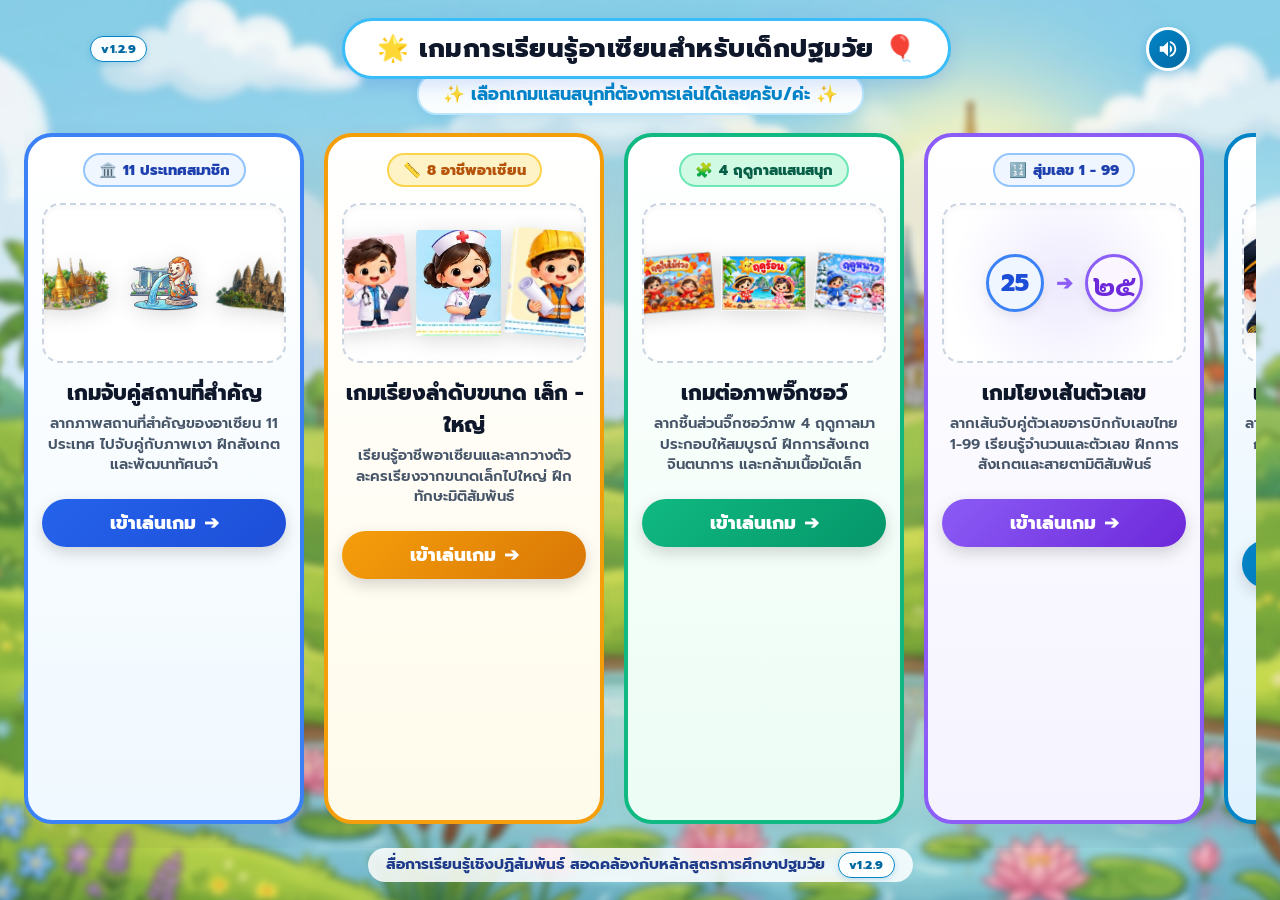
==== commit f3accdbc: "feat(game): add Thai Consonant Tracing game (ก - ฮ 44 ตัวอักษร) v1.2.9" ====
--- a/index.html
+++ b/index.html
@@ -7,8 +7,8 @@
   <meta http-equiv="Pragma" content="no-cache">
   <meta http-equiv="Expires" content="0">
   <title>เกมการเรียนรู้สำหรับเด็กปฐมวัย - อาเซียนศึกษา</title>
-  <link rel="stylesheet" href="css/style.css?v=1.2.8">
-  <link rel="stylesheet" href="css/menu.css?v=1.2.8">
+  <link rel="stylesheet" href="css/style.css?v=1.2.9">
+  <link rel="stylesheet" href="css/menu.css?v=1.2.9">
   <link rel="preconnect" href="https://fonts.googleapis.com">
   <link rel="preconnect" href="https://fonts.gstatic.com" crossorigin>
   <link href="https://fonts.googleapis.com/css2?family=Prompt:wght@400;600;700;800&family=Mitr:wght@500;700&family=Sarabun:wght@600;700;800&display=swap" rel="stylesheet">
@@ -22,7 +22,7 @@
     <header class="menu-header">
       <!-- Visible Version Pill -->
       <div style="display: flex; align-items: center; justify-content: flex-start; min-width: 55px;">
-        <span class="version-tag-pill">v1.2.8</span>
+        <span class="version-tag-pill">v1.2.9</span>
       </div>
 
       <!-- Title Pill -->
@@ -242,12 +242,36 @@
         </div>
       </a>
 
+      <!-- Game 9: Thai Consonant Tracing (เกมเขียนตามรอยเส้นประ พยัญชนะไทย ก - ฮ 44 ตัวอักษร) -->
+      <a href="thai-tracing.html" class="game-portal-card card-thai-tracing">
+        <div class="portal-badge">
+          <span>✍️</span>
+          <span>44 พยัญชนะ (ก - ฮ)</span>
+        </div>
+
+        <div class="portal-preview-wrap">
+          <img src="assets/images/thai_letters/ko_kai.jpg" alt="ก ไก่" class="portal-img-preview" style="height: 105px; border-radius: 12px; transform: rotate(-5deg);">
+          <img src="assets/images/thai_letters/do_dek.jpg" alt="ด เด็ก" class="portal-img-preview" style="height: 110px; border-radius: 12px;">
+          <img src="assets/images/thai_letters/to_tao.jpg" alt="ต เต่า" class="portal-img-preview" style="height: 105px; border-radius: 12px; transform: rotate(5deg);">
+        </div>
+
+        <div class="portal-content">
+          <h2 class="portal-title">เกมเขียนตามรอยเส้นประ</h2>
+          <p class="portal-desc">ฝึกเขียนพยัญชนะไทย ก - ฮ 44 ตัวอักษร ลากนิ้วตามรอยเส้นประพร้อมลูกศรบอกทิศทาง มีโหมดเรียงและโหมดสุ่ม พร้อมเสียงอ่านคำกลอนสดใส</p>
+        </div>
+
+        <div class="portal-btn-play">
+          <span>เข้าเล่นเกม</span>
+          <span>➔</span>
+        </div>
+      </a>
+
     </main>
 
     <!-- Footer Credit -->
     <footer class="menu-footer">
       <span>สื่อการเรียนรู้เชิงปฏิสัมพันธ์ สอดคล้องกับหลักสูตรการศึกษาปฐมวัย</span>
-      <span class="version-tag-pill" style="margin-left: 8px;">v1.2.8</span>
+      <span class="version-tag-pill" style="margin-left: 8px;">v1.2.9</span>
     </footer>
 
   </div>
@@ -279,8 +303,8 @@
   </div>
 
   <!-- Scripts -->
-  <script src="js/audio.js?v=1.2.8"></script>
-  <script src="js/landmarks-data.js?v=1.2.8"></script>
+  <script src="js/audio.js?v=1.2.9"></script>
+  <script src="js/landmarks-data.js?v=1.2.9"></script>
   <script>
     // Audio and ASEAN Modal logic for Main Menu
     document.addEventListener('DOMContentLoaded', () => {
--- a/css/menu.css
+++ b/css/menu.css
@@ -186,6 +186,21 @@
   border-color: #0891b2;
 }
 
+.game-portal-card.card-thai-tracing {
+  border-color: #f43f5e;
+  background: linear-gradient(180deg, #ffffff 0%, #fff1f2 100%);
+}
+
+.game-portal-card.card-thai-tracing:hover {
+  border-color: #e11d48;
+}
+
+.card-thai-tracing .portal-badge {
+  background: #ffe4e6;
+  border-color: #fecdd3;
+  color: #be123c;
+}
+
 .game-portal-card:hover {
   transform: translateY(-8px) scale(1.02);
   box-shadow: 0 24px 48px rgba(37, 99, 235, 0.22);
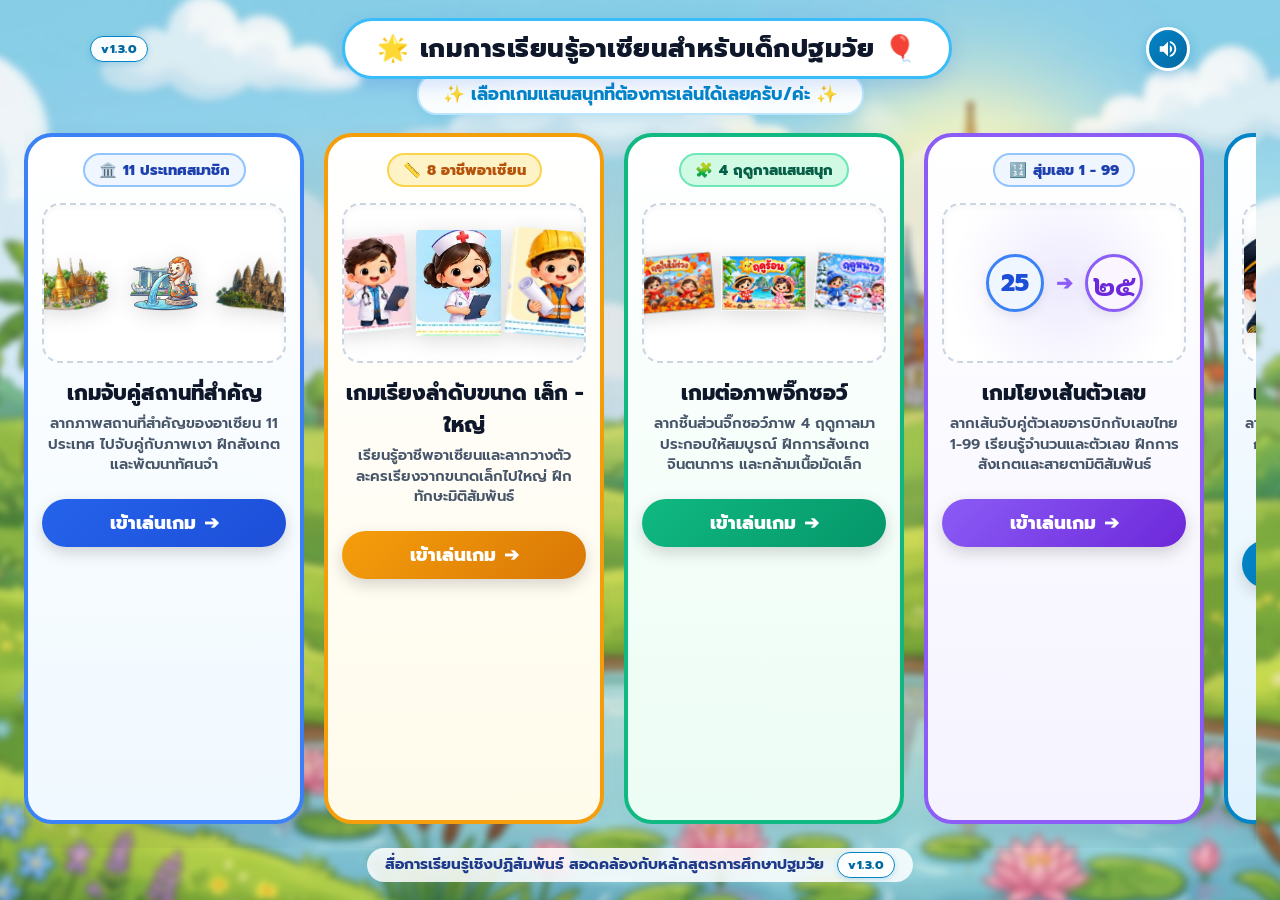
==== commit 37d5d63c: "fix(thai-tracing): auto-fit 100% viewport, use standard looped Thai font (Sarabun) and gray outline " ====
--- a/index.html
+++ b/index.html
@@ -22,7 +22,7 @@
     <header class="menu-header">
       <!-- Visible Version Pill -->
       <div style="display: flex; align-items: center; justify-content: flex-start; min-width: 55px;">
-        <span class="version-tag-pill">v1.2.9</span>
+        <span class="version-tag-pill">v1.3.0</span>
       </div>
 
       <!-- Title Pill -->
@@ -271,7 +271,7 @@
     <!-- Footer Credit -->
     <footer class="menu-footer">
       <span>สื่อการเรียนรู้เชิงปฏิสัมพันธ์ สอดคล้องกับหลักสูตรการศึกษาปฐมวัย</span>
-      <span class="version-tag-pill" style="margin-left: 8px;">v1.2.9</span>
+      <span class="version-tag-pill" style="margin-left: 8px;">v1.3.0</span>
     </footer>
 
   </div>
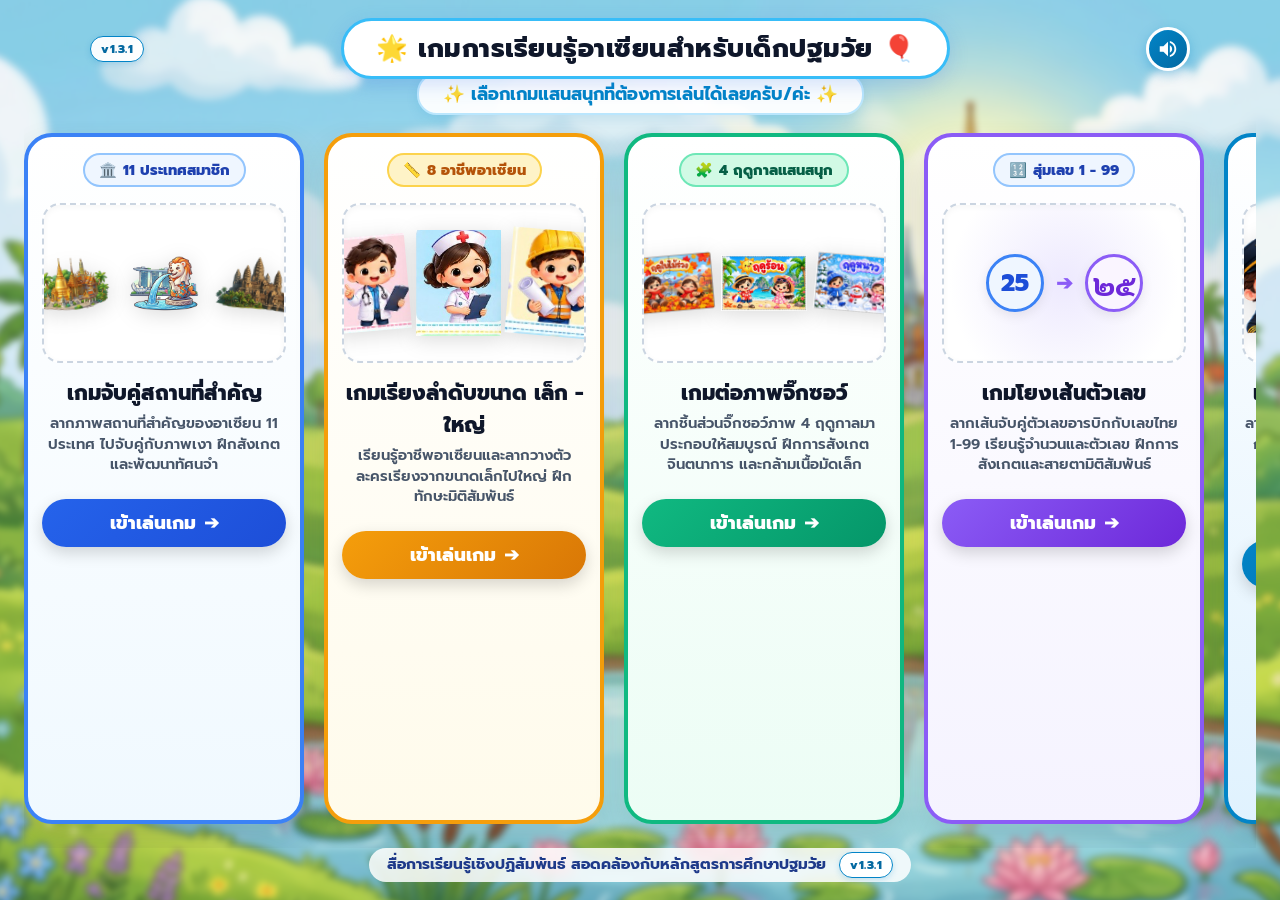
==== commit 2aab4cea: "fix(thai-tracing): enlarge template 1.5x, add all 44 mascots, remove demo/marker, improve validation" ====
--- a/index.html
+++ b/index.html
@@ -22,7 +22,7 @@
     <header class="menu-header">
       <!-- Visible Version Pill -->
       <div style="display: flex; align-items: center; justify-content: flex-start; min-width: 55px;">
-        <span class="version-tag-pill">v1.3.0</span>
+        <span class="version-tag-pill">v1.3.1</span>
       </div>
 
       <!-- Title Pill -->
@@ -271,7 +271,7 @@
     <!-- Footer Credit -->
     <footer class="menu-footer">
       <span>สื่อการเรียนรู้เชิงปฏิสัมพันธ์ สอดคล้องกับหลักสูตรการศึกษาปฐมวัย</span>
-      <span class="version-tag-pill" style="margin-left: 8px;">v1.3.0</span>
+      <span class="version-tag-pill" style="margin-left: 8px;">v1.3.1</span>
     </footer>
 
   </div>
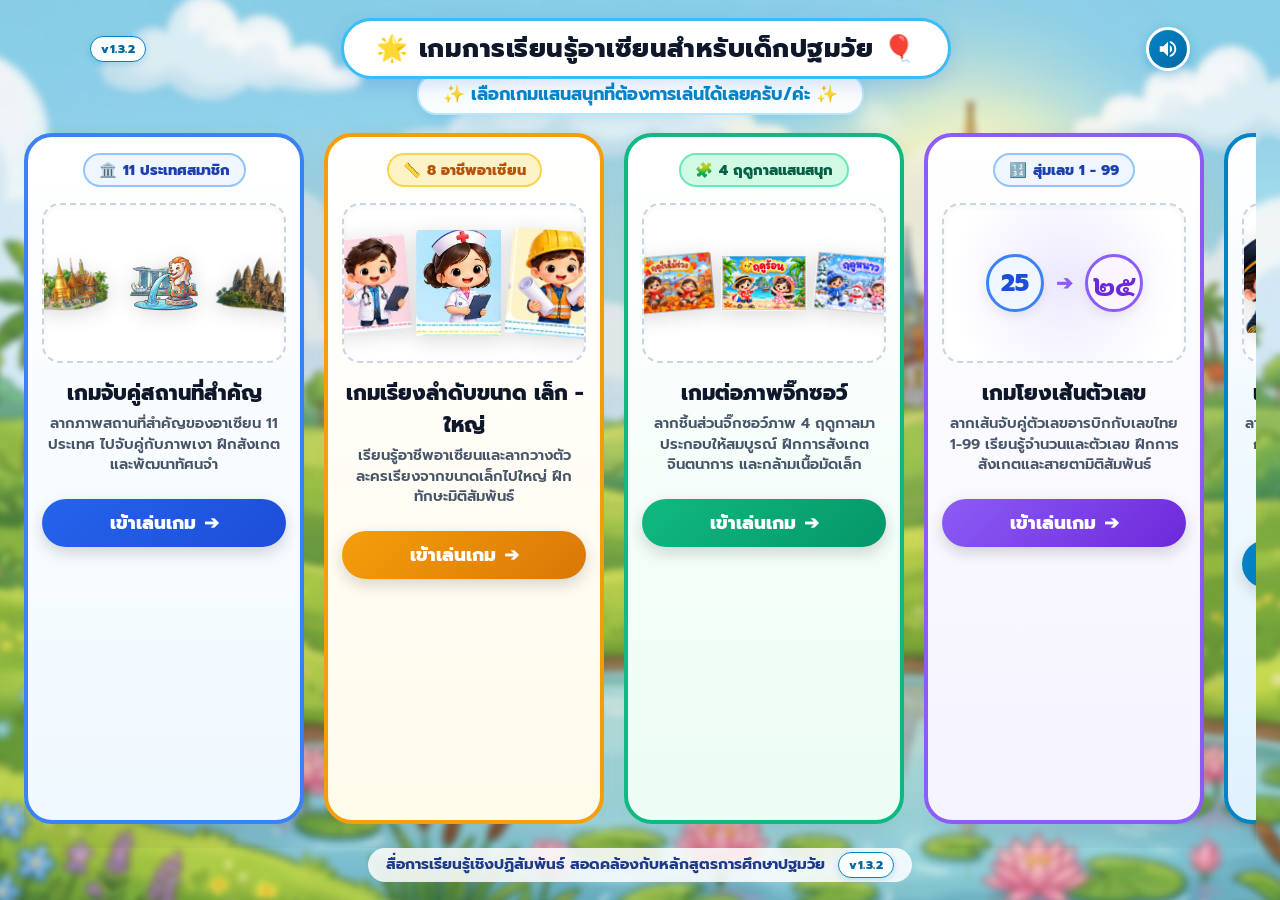
==== commit af2feb55: "feat(thai-tracing): auto-fit descender letters, full 3D cartoon illustrations, zero emojis v1.3.2" ====
--- a/index.html
+++ b/index.html
@@ -22,7 +22,7 @@
     <header class="menu-header">
       <!-- Visible Version Pill -->
       <div style="display: flex; align-items: center; justify-content: flex-start; min-width: 55px;">
-        <span class="version-tag-pill">v1.3.1</span>
+        <span class="version-tag-pill">v1.3.2</span>
       </div>
 
       <!-- Title Pill -->
@@ -271,7 +271,7 @@
     <!-- Footer Credit -->
     <footer class="menu-footer">
       <span>สื่อการเรียนรู้เชิงปฏิสัมพันธ์ สอดคล้องกับหลักสูตรการศึกษาปฐมวัย</span>
-      <span class="version-tag-pill" style="margin-left: 8px;">v1.3.1</span>
+      <span class="version-tag-pill" style="margin-left: 8px;">v1.3.2</span>
     </footer>
 
   </div>
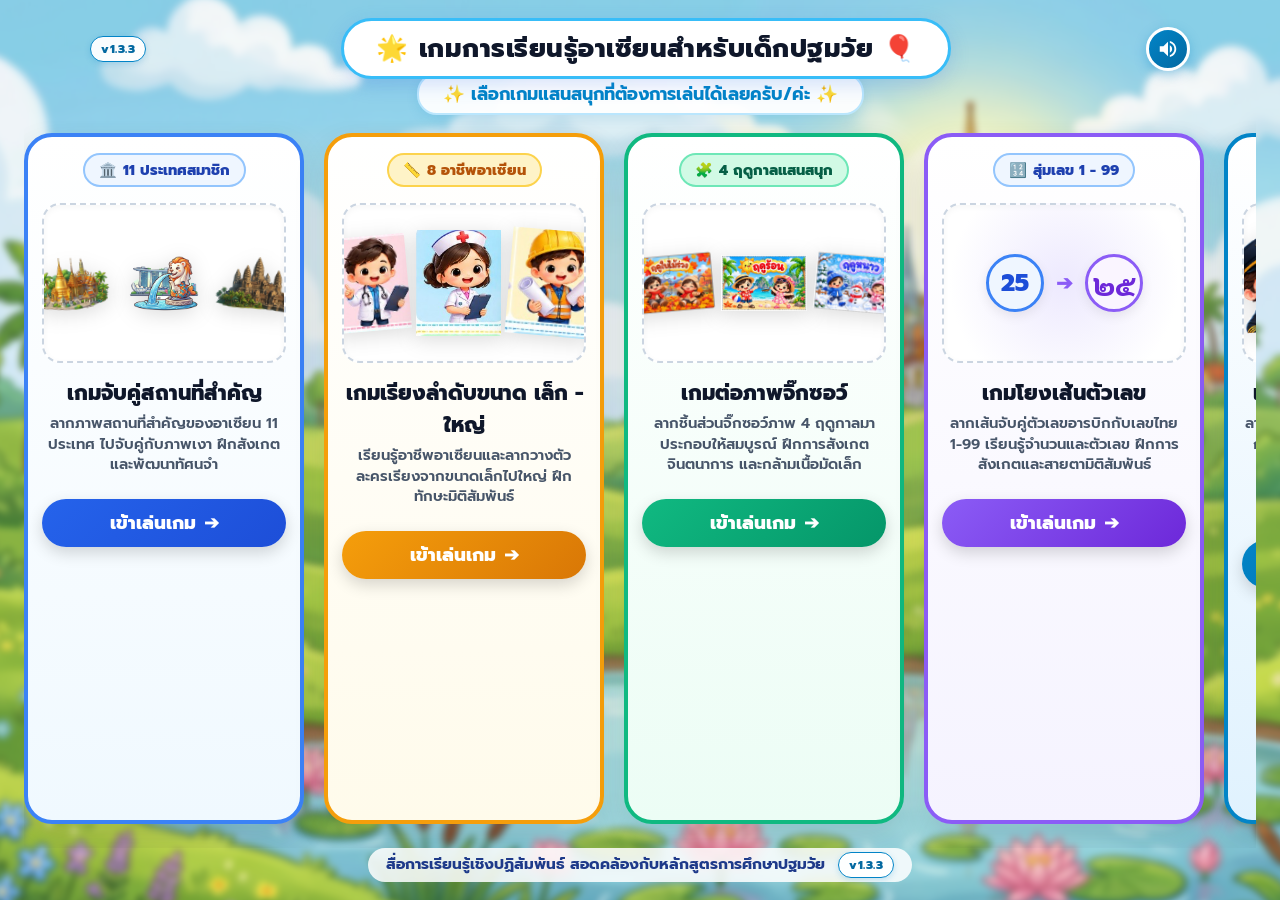
==== commit 0af9468d: "Unify 3D Pixar classroom illustrations across all 44 Thai consonants, fix descender fitting, remove " ====
--- a/index.html
+++ b/index.html
@@ -22,7 +22,7 @@
     <header class="menu-header">
       <!-- Visible Version Pill -->
       <div style="display: flex; align-items: center; justify-content: flex-start; min-width: 55px;">
-        <span class="version-tag-pill">v1.3.2</span>
+        <span class="version-tag-pill">v1.3.3</span>
       </div>
 
       <!-- Title Pill -->
@@ -271,7 +271,7 @@
     <!-- Footer Credit -->
     <footer class="menu-footer">
       <span>สื่อการเรียนรู้เชิงปฏิสัมพันธ์ สอดคล้องกับหลักสูตรการศึกษาปฐมวัย</span>
-      <span class="version-tag-pill" style="margin-left: 8px;">v1.3.2</span>
+      <span class="version-tag-pill" style="margin-left: 8px;">v1.3.3</span>
     </footer>
 
   </div>
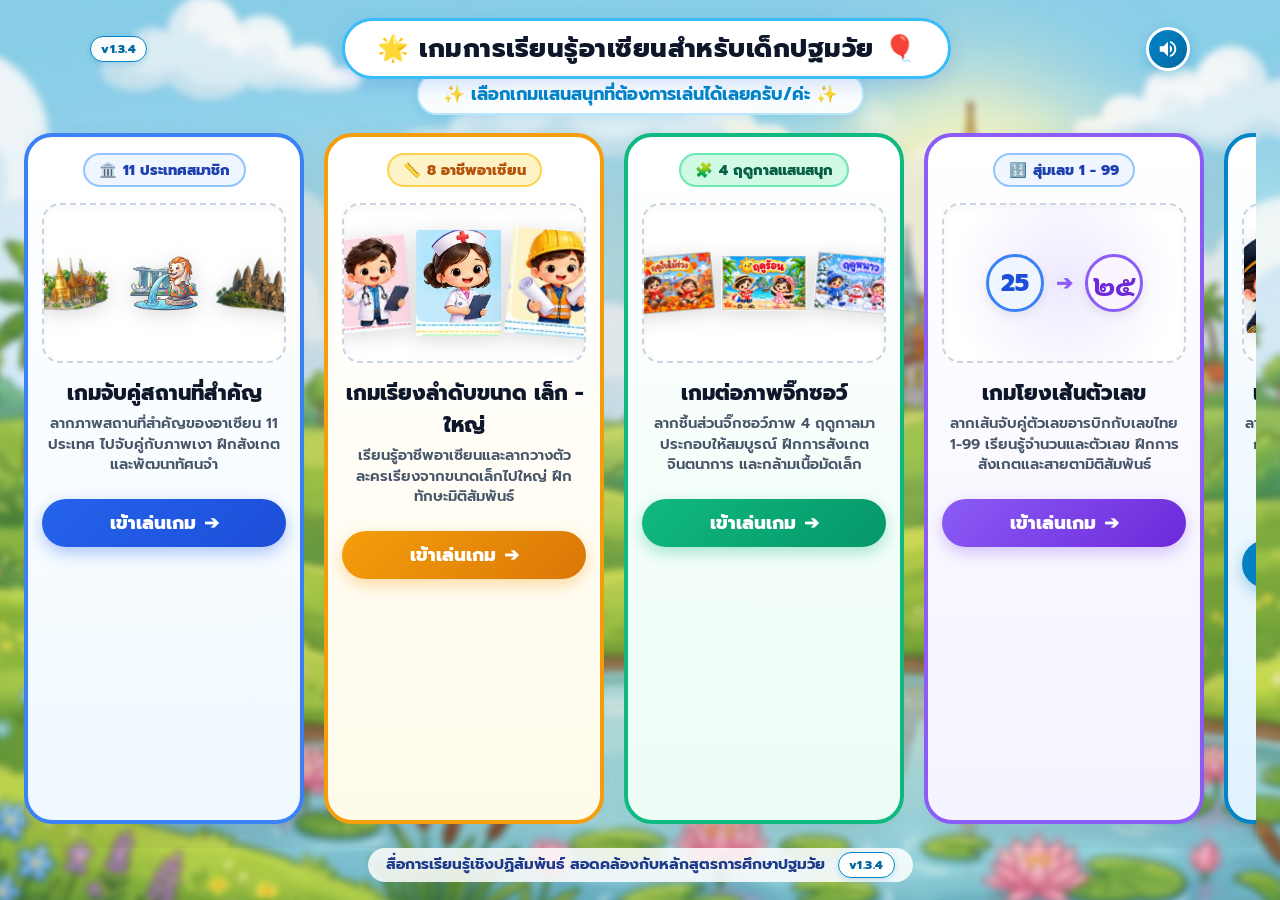
==== commit 8c0f53df: "Add vibrant colors to play buttons for Event Sequencing and Thai Tracing games, bump v1.3.4" ====
--- a/index.html
+++ b/index.html
@@ -7,8 +7,8 @@
   <meta http-equiv="Pragma" content="no-cache">
   <meta http-equiv="Expires" content="0">
   <title>เกมการเรียนรู้สำหรับเด็กปฐมวัย - อาเซียนศึกษา</title>
-  <link rel="stylesheet" href="css/style.css?v=1.2.9">
-  <link rel="stylesheet" href="css/menu.css?v=1.2.9">
+  <link rel="stylesheet" href="css/style.css?v=1.3.4">
+  <link rel="stylesheet" href="css/menu.css?v=1.3.4">
   <link rel="preconnect" href="https://fonts.googleapis.com">
   <link rel="preconnect" href="https://fonts.gstatic.com" crossorigin>
   <link href="https://fonts.googleapis.com/css2?family=Prompt:wght@400;600;700;800&family=Mitr:wght@500;700&family=Sarabun:wght@600;700;800&display=swap" rel="stylesheet">
@@ -22,7 +22,7 @@
     <header class="menu-header">
       <!-- Visible Version Pill -->
       <div style="display: flex; align-items: center; justify-content: flex-start; min-width: 55px;">
-        <span class="version-tag-pill">v1.3.3</span>
+        <span class="version-tag-pill">v1.3.4</span>
       </div>
 
       <!-- Title Pill -->
@@ -271,7 +271,7 @@
     <!-- Footer Credit -->
     <footer class="menu-footer">
       <span>สื่อการเรียนรู้เชิงปฏิสัมพันธ์ สอดคล้องกับหลักสูตรการศึกษาปฐมวัย</span>
-      <span class="version-tag-pill" style="margin-left: 8px;">v1.3.3</span>
+      <span class="version-tag-pill" style="margin-left: 8px;">v1.3.4</span>
     </footer>
 
   </div>
@@ -303,8 +303,8 @@
   </div>
 
   <!-- Scripts -->
-  <script src="js/audio.js?v=1.2.9"></script>
-  <script src="js/landmarks-data.js?v=1.2.9"></script>
+  <script src="js/audio.js?v=1.3.4"></script>
+  <script src="js/landmarks-data.js?v=1.3.4"></script>
   <script>
     // Audio and ASEAN Modal logic for Main Menu
     document.addEventListener('DOMContentLoaded', () => {
--- a/css/menu.css
+++ b/css/menu.css
@@ -195,11 +195,6 @@
   border-color: #e11d48;
 }
 
-.card-thai-tracing .portal-badge {
-  background: #ffe4e6;
-  border-color: #fecdd3;
-  color: #be123c;
-}
 
 .game-portal-card:hover {
   transform: translateY(-8px) scale(1.02);
@@ -314,6 +309,7 @@
   font-size: 1.15rem;
   font-weight: 800;
   color: #ffffff;
+  background: linear-gradient(135deg, #2563eb, #1d4ed8);
   display: flex;
   align-items: center;
   justify-content: center;
@@ -327,30 +323,37 @@
 
 .card-landmarks .portal-btn-play {
   background: linear-gradient(135deg, #2563eb, #1d4ed8);
+  box-shadow: 0 6px 16px rgba(37, 99, 235, 0.35);
 }
 
 .card-sizes .portal-btn-play {
   background: linear-gradient(135deg, #f59e0b, #d97706);
+  box-shadow: 0 6px 16px rgba(245, 158, 11, 0.35);
 }
 
 .card-jigsaw .portal-btn-play {
   background: linear-gradient(135deg, #10b981, #059669);
+  box-shadow: 0 6px 16px rgba(16, 185, 129, 0.35);
 }
 
 .card-numbers .portal-btn-play {
   background: linear-gradient(135deg, #8b5cf6, #6d28d9);
+  box-shadow: 0 6px 16px rgba(139, 92, 246, 0.35);
 }
 
 .card-occupation .portal-btn-play {
   background: linear-gradient(135deg, #0284c7, #0369a1);
+  box-shadow: 0 6px 16px rgba(2, 132, 199, 0.35);
 }
 
 .card-career-jigsaw .portal-btn-play {
   background: linear-gradient(135deg, #ec4899, #db2777);
+  box-shadow: 0 6px 16px rgba(236, 72, 153, 0.35);
 }
 
 .card-career-size .portal-btn-play {
   background: linear-gradient(135deg, #f43f5e, #e11d48);
+  box-shadow: 0 6px 16px rgba(244, 63, 94, 0.35);
 }
 
 .card-career-size .portal-badge {
@@ -359,6 +362,27 @@
   color: #be123c;
 }
 
+.card-event-sequence .portal-btn-play {
+  background: linear-gradient(135deg, #06b6d4, #0891b2);
+  box-shadow: 0 6px 16px rgba(6, 182, 212, 0.35);
+}
+
+.card-event-sequence .portal-badge {
+  background: #cffafe;
+  border-color: #a5f3fc;
+  color: #0e7490;
+}
+
+.card-thai-tracing .portal-btn-play {
+  background: linear-gradient(135deg, #f43f5e, #e11d48);
+  box-shadow: 0 6px 16px rgba(244, 63, 94, 0.35);
+}
+
+.card-thai-tracing .portal-badge {
+  background: #ffe4e6;
+  border-color: #fecdd3;
+  color: #be123c;
+}
 
 .game-portal-card:hover .portal-btn-play {
   transform: scale(1.05);
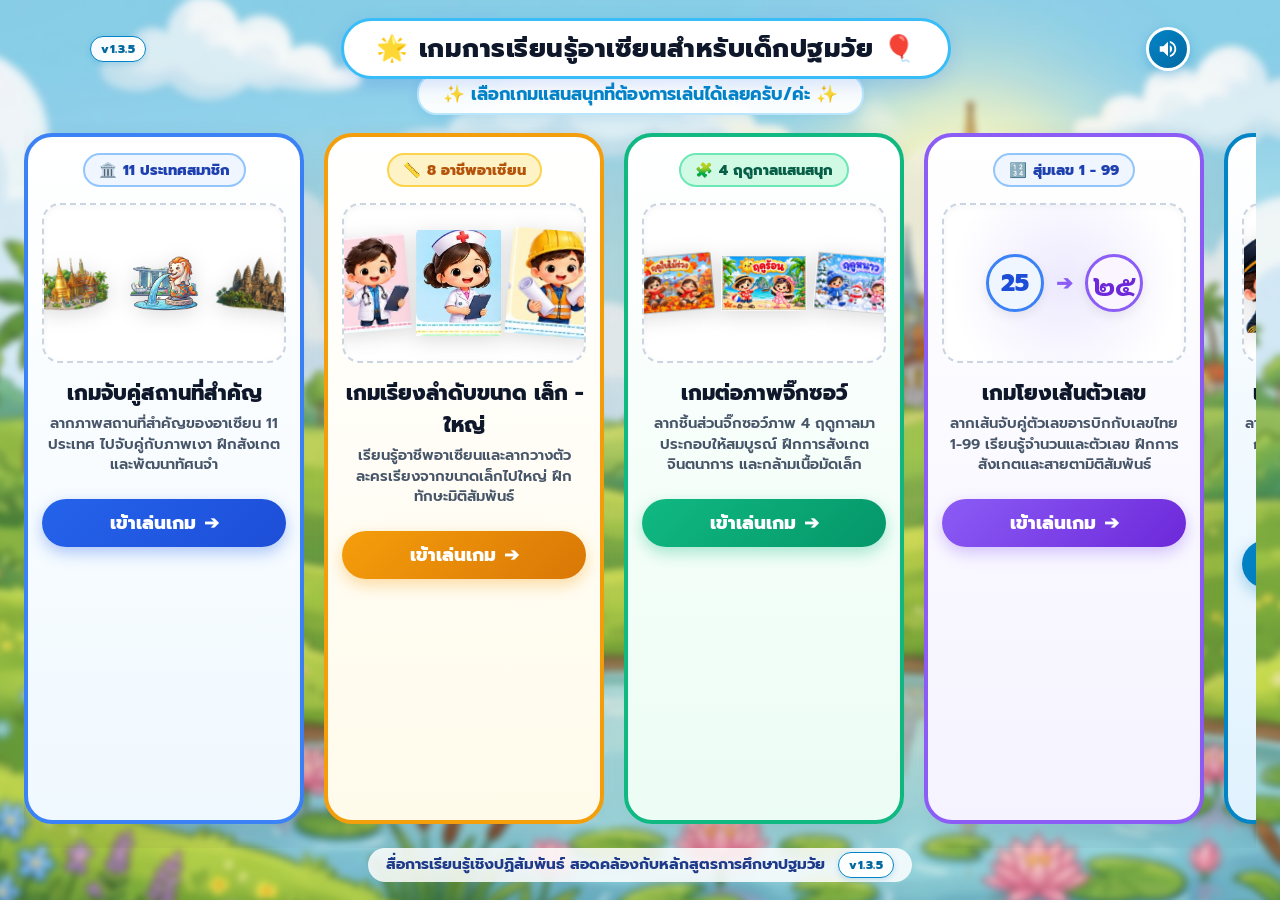
==== commit 8fefc27f: "Add Thai Consonant Picture Matching game (Game 10), bump v1.3.5" ====
--- a/index.html
+++ b/index.html
@@ -7,8 +7,8 @@
   <meta http-equiv="Pragma" content="no-cache">
   <meta http-equiv="Expires" content="0">
   <title>เกมการเรียนรู้สำหรับเด็กปฐมวัย - อาเซียนศึกษา</title>
-  <link rel="stylesheet" href="css/style.css?v=1.3.4">
-  <link rel="stylesheet" href="css/menu.css?v=1.3.4">
+  <link rel="stylesheet" href="css/style.css?v=1.3.5">
+  <link rel="stylesheet" href="css/menu.css?v=1.3.5">
   <link rel="preconnect" href="https://fonts.googleapis.com">
   <link rel="preconnect" href="https://fonts.gstatic.com" crossorigin>
   <link href="https://fonts.googleapis.com/css2?family=Prompt:wght@400;600;700;800&family=Mitr:wght@500;700&family=Sarabun:wght@600;700;800&display=swap" rel="stylesheet">
@@ -22,7 +22,7 @@
     <header class="menu-header">
       <!-- Visible Version Pill -->
       <div style="display: flex; align-items: center; justify-content: flex-start; min-width: 55px;">
-        <span class="version-tag-pill">v1.3.4</span>
+        <span class="version-tag-pill">v1.3.5</span>
       </div>
 
       <!-- Title Pill -->
@@ -266,12 +266,36 @@
         </div>
       </a>
 
+      <!-- Game 10: Thai Consonant Picture Matching (เกมเลือกพยัญชนะตรงกับรูปภาพ ก - ฮ 44 ตัวอักษร) -->
+      <a href="thai-select.html" class="game-portal-card card-thai-select">
+        <div class="portal-badge">
+          <span>🎯</span>
+          <span>44 พยัญชนะ (ก - ฮ)</span>
+        </div>
+
+        <div class="portal-preview-wrap">
+          <img src="assets/images/select_TH_cards/card_01_ko_kai.jpg" alt="ก ไก่" class="portal-img-preview" style="height: 105px; border-radius: 12px; transform: rotate(-5deg);">
+          <img src="assets/images/select_TH_cards/card_14_do_chada.jpg" alt="ฎ ชฎา" class="portal-img-preview" style="height: 110px; border-radius: 12px;">
+          <img src="assets/images/select_TH_cards/card_44_ho_nokhuk.jpg" alt="ฮ นกฮูก" class="portal-img-preview" style="height: 105px; border-radius: 12px; transform: rotate(5deg);">
+        </div>
+
+        <div class="portal-content">
+          <h2 class="portal-title">เกมเลือกพยัญชนะตรงกับรูป</h2>
+          <p class="portal-desc">เรียนรู้พยัญชนะไทย ก - ฮ 44 บัตรคำ สังเกตภาพแล้วเลือกตัวพยัญชนะที่ถูกต้อง พร้อมแอนิเมชันไม้หนีบและเสียงอ่านคำศัพท์สดใส</p>
+        </div>
+
+        <div class="portal-btn-play">
+          <span>เข้าเล่นเกม</span>
+          <span>➔</span>
+        </div>
+      </a>
+
     </main>
 
     <!-- Footer Credit -->
     <footer class="menu-footer">
       <span>สื่อการเรียนรู้เชิงปฏิสัมพันธ์ สอดคล้องกับหลักสูตรการศึกษาปฐมวัย</span>
-      <span class="version-tag-pill" style="margin-left: 8px;">v1.3.4</span>
+      <span class="version-tag-pill" style="margin-left: 8px;">v1.3.5</span>
     </footer>
 
   </div>
@@ -303,8 +327,8 @@
   </div>
 
   <!-- Scripts -->
-  <script src="js/audio.js?v=1.3.4"></script>
-  <script src="js/landmarks-data.js?v=1.3.4"></script>
+  <script src="js/audio.js?v=1.3.5"></script>
+  <script src="js/landmarks-data.js?v=1.3.5"></script>
   <script>
     // Audio and ASEAN Modal logic for Main Menu
     document.addEventListener('DOMContentLoaded', () => {
--- a/css/menu.css
+++ b/css/menu.css
@@ -195,6 +195,15 @@
   border-color: #e11d48;
 }
 
+.game-portal-card.card-thai-select {
+  border-color: #ea580c;
+  background: linear-gradient(180deg, #ffffff 0%, #fff7ed 100%);
+}
+
+.game-portal-card.card-thai-select:hover {
+  border-color: #c2410c;
+}
+
 
 .game-portal-card:hover {
   transform: translateY(-8px) scale(1.02);
@@ -382,6 +391,17 @@
   background: #ffe4e6;
   border-color: #fecdd3;
   color: #be123c;
+}
+
+.card-thai-select .portal-btn-play {
+  background: linear-gradient(135deg, #f97316, #ea580c);
+  box-shadow: 0 6px 16px rgba(234, 88, 12, 0.35);
+}
+
+.card-thai-select .portal-badge {
+  background: #ffedd5;
+  border-color: #fed7aa;
+  color: #c2410c;
 }
 
 .game-portal-card:hover .portal-btn-play {
